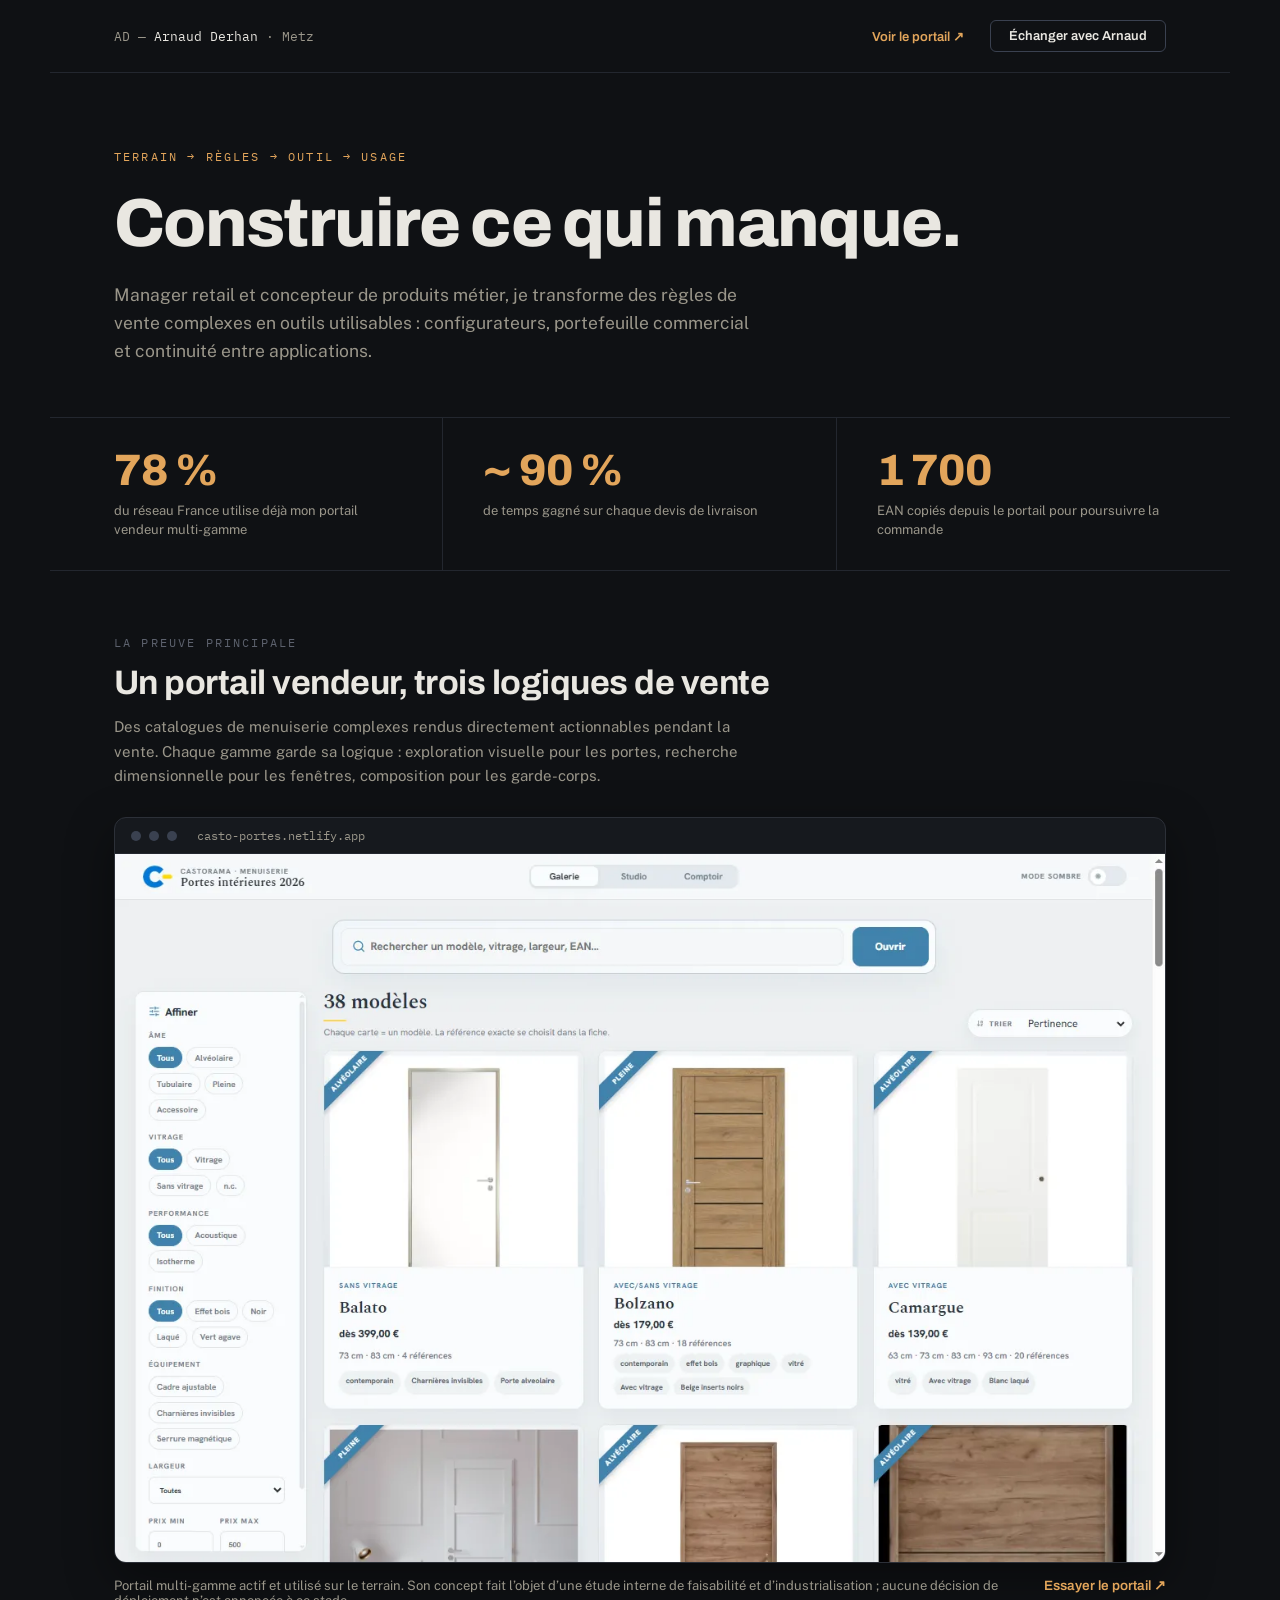
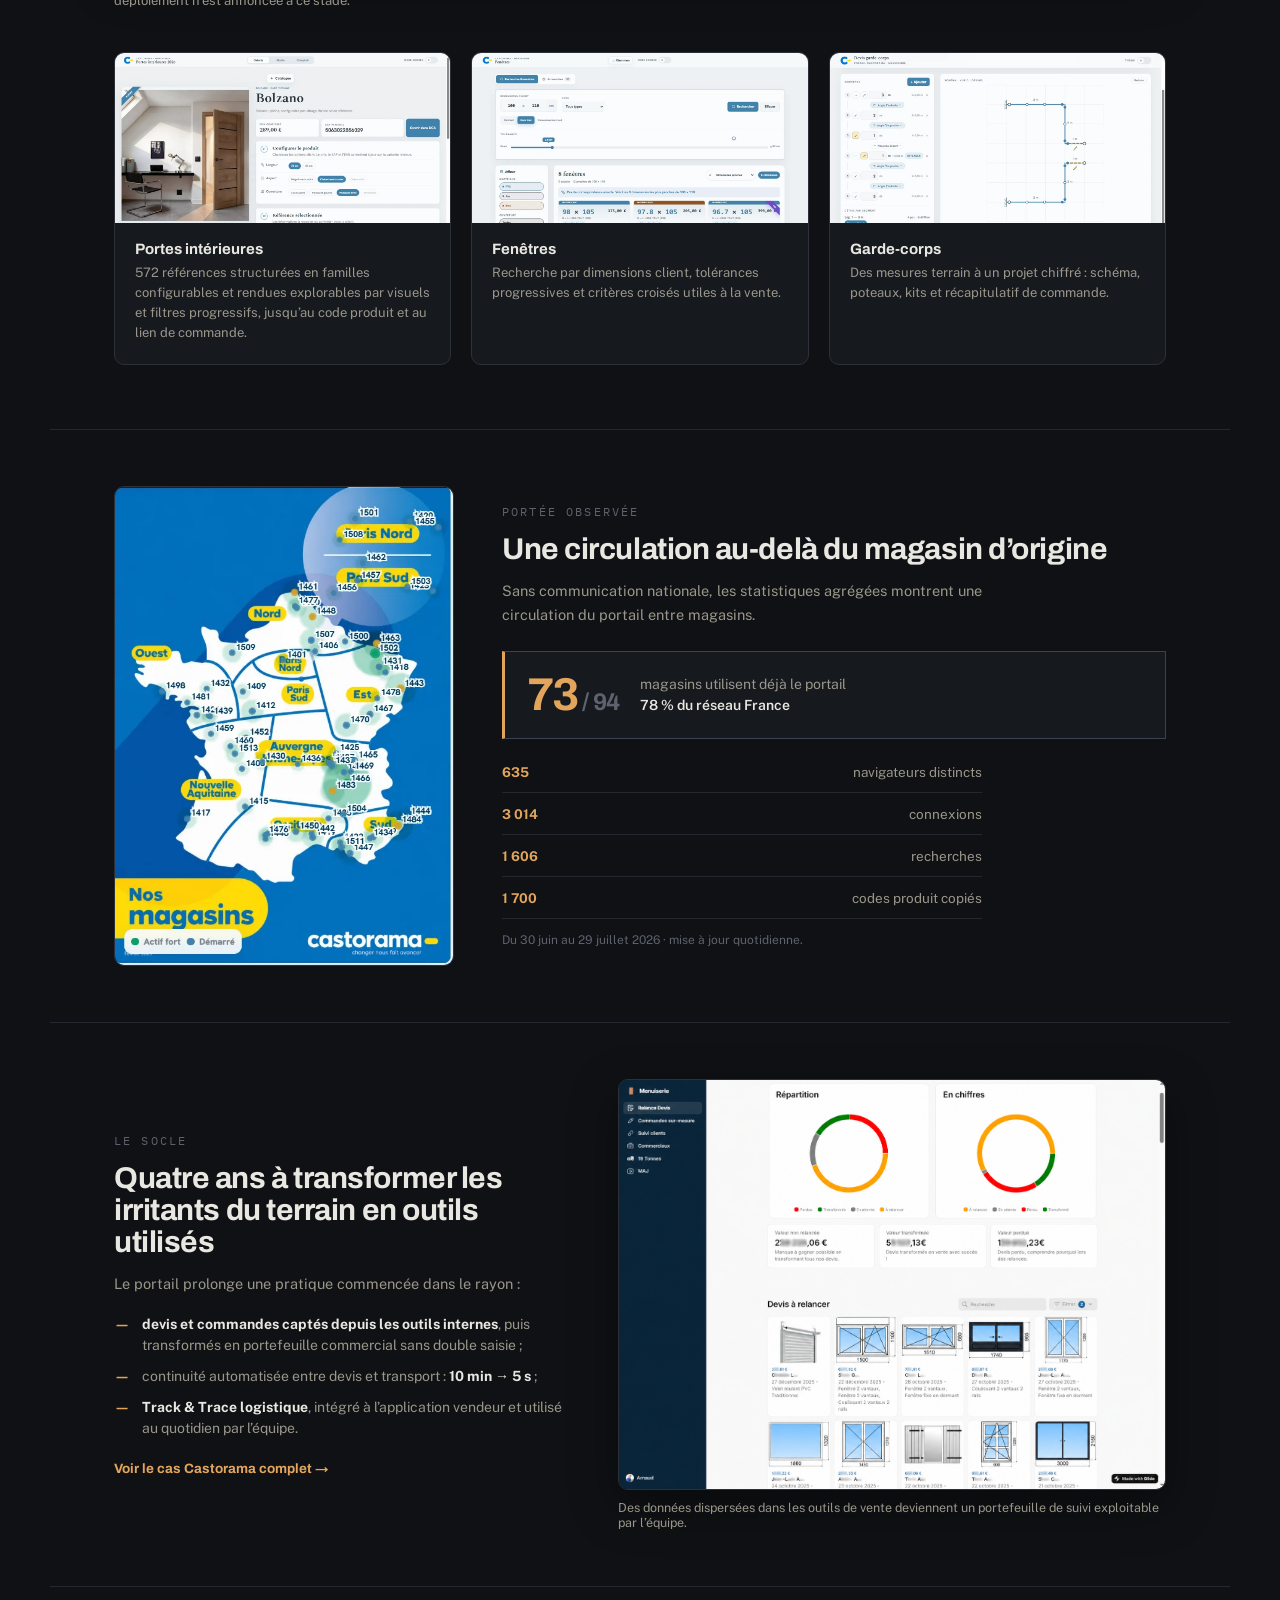
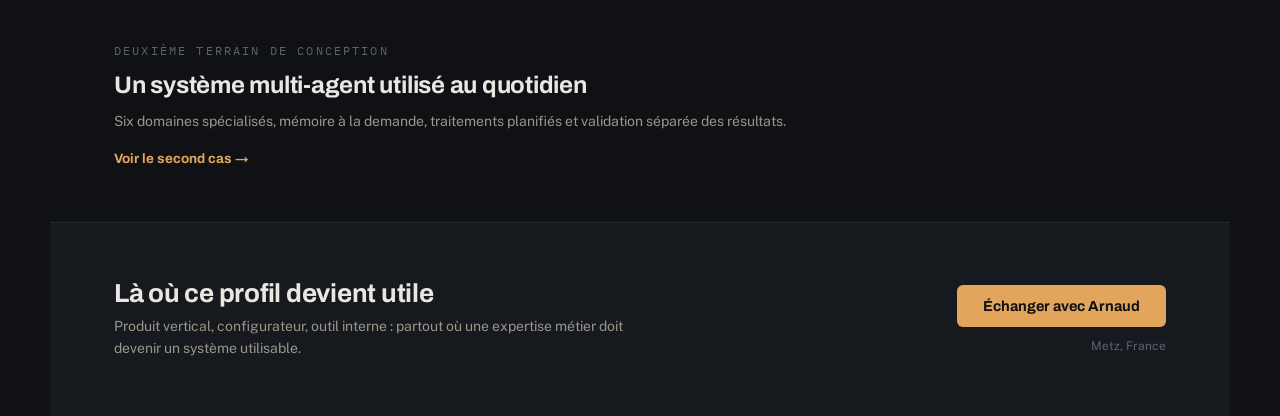
==== index.html @ 46f4a70f "Add delivery workflow comparison" ====
<!DOCTYPE html>
<html lang="fr">
<head>
<meta charset="UTF-8">
<meta name="viewport" content="width=device-width, initial-scale=1.0">
<title>Arnaud Derhan &mdash; Construire ce qui manque</title>
<meta name="description" content="Manager retail et concepteur de produits m&eacute;tier, je transforme des r&egrave;gles de vente complexes en outils utilisables et mesur&eacute;s sur le terrain.">
<link rel="preconnect" href="https://fonts.googleapis.com">
<link rel="preconnect" href="https://fonts.gstatic.com" crossorigin>
<link href="https://fonts.googleapis.com/css2?family=Public+Sans:wght@400;500;600;700&amp;family=Archivo:wght@500;600;700;800&amp;family=IBM+Plex+Mono:wght@400;500&amp;display=swap" rel="stylesheet">
<link rel="stylesheet" href="index.css">
</head>
<body>

<div class="page">

  <!-- top bar -->
  <header class="topbar">
    <div class="topbar-id">AD &mdash; <span>Arnaud Derhan</span> &middot; Metz</div>
    <nav class="topbar-nav">
      <a class="link-accent" href="https://casto-portes.netlify.app/?demo=portfolio" target="_blank" rel="noopener noreferrer">Voir le portail &nearr;</a>
      <a class="btn-contact" href="#" data-contact-href>&Eacute;changer avec Arnaud</a>
    </nav>
  </header>

  <!-- hero -->
  <section class="hero">
    <div class="kicker">TERRAIN &rarr; R&Egrave;GLES &rarr; OUTIL &rarr; USAGE</div>
    <h1>Construire ce qui manque.</h1>
    <p>Manager retail et concepteur de produits m&eacute;tier, je transforme des r&egrave;gles de vente complexes en outils utilisables&nbsp;: configurateurs, portefeuille commercial et continuit&eacute; entre applications.</p>
  </section>

  <!-- metrics band -->
  <section class="metrics">
    <div class="metric">
      <div class="metric-value"><span data-coverage>78</span>&nbsp;%</div>
      <div class="metric-label">du r&eacute;seau France utilise d&eacute;j&agrave; mon portail vendeur multi-gamme</div>
    </div>
    <div class="metric">
      <div class="metric-value">~ 90&nbsp;%</div>
      <div class="metric-label">de temps gagn&eacute; sur chaque devis de livraison</div>
    </div>
    <div class="metric">
      <div class="metric-value"><span data-stat="totals.ean_copies">1&nbsp;700</span></div>
      <div class="metric-label">EAN copi&eacute;s depuis le portail pour poursuivre la commande</div>
    </div>
  </section>

  <!-- main proof -->
  <section class="proof">
    <div class="eyebrow">LA PREUVE PRINCIPALE</div>
    <h2>Un portail vendeur, trois logiques de vente</h2>
    <p class="proof-intro">Des catalogues de menuiserie complexes rendus directement actionnables pendant la vente. Chaque gamme garde sa logique&nbsp;: exploration visuelle pour les portes, recherche dimensionnelle pour les fen&ecirc;tres, composition pour les garde-corps.</p>
    <div class="browser-frame">
      <div class="browser-chrome">
        <span class="browser-dot"></span>
        <span class="browser-dot"></span>
        <span class="browser-dot"></span>
        <span class="browser-url">casto-portes.netlify.app</span>
      </div>
      <img class="evidence-image" src="img/portes-galerie.webp" alt="Galerie du portail portes int&eacute;rieures" tabindex="0" role="button" data-enlarge>
    </div>
    <div class="proof-caption">
      <div class="proof-note">Portail multi-gamme actif et utilis&eacute; sur le terrain. Son concept fait l&rsquo;objet d&rsquo;une &eacute;tude interne de faisabilit&eacute; et d&rsquo;industrialisation&nbsp;; aucune d&eacute;cision de d&eacute;ploiement n&rsquo;est annonc&eacute;e &agrave; ce stade.</div>
      <div class="proof-links">
        <a class="link-accent" href="https://casto-portes.netlify.app/?demo=portfolio" target="_blank" rel="noopener noreferrer">Essayer le portail &nearr;</a>
      </div>
    </div>

    <!-- three ranges -->
    <div class="ranges">
      <div class="range-card">
        <img class="evidence-image" src="img/portes-fiche.webp" alt="Fiche de configuration d&rsquo;une porte" tabindex="0" role="button" data-enlarge>
        <div class="range-body">
          <div class="range-name">Portes int&eacute;rieures</div>
      <div class="range-desc">572 r&eacute;f&eacute;rences structur&eacute;es en familles configurables et rendues explorables par visuels et filtres progressifs, jusqu&rsquo;au code produit et au lien de commande.</div>
        </div>
      </div>
      <div class="range-card">
        <img class="evidence-image" src="img/fenetres-resultats.webp" alt="Recherche dimensionnelle de fen&ecirc;tres" tabindex="0" role="button" data-enlarge>
        <div class="range-body">
          <div class="range-name">Fen&ecirc;tres</div>
          <div class="range-desc">Recherche par dimensions client, tol&eacute;rances progressives et crit&egrave;res crois&eacute;s utiles &agrave; la vente.</div>
        </div>
      </div>
      <div class="range-card">
        <img class="evidence-image" src="img/garde-corps.webp" alt="Composition d&rsquo;un garde-corps" tabindex="0" role="button" data-enlarge>
        <div class="range-body">
          <div class="range-name">Garde-corps</div>
          <div class="range-desc">Des mesures terrain &agrave; un projet chiffr&eacute;&nbsp;: sch&eacute;ma, poteaux, kits et r&eacute;capitulatif de commande.</div>
        </div>
      </div>
    </div>
  </section>

  <!-- measured diffusion -->
  <section class="adoption">
    <img class="adoption-map evidence-image" src="img/adoption.webp" alt="Carte de diffusion du portail en France" tabindex="0" role="button" data-enlarge>
    <div>
      <div class="eyebrow">PORT&Eacute;E OBSERV&Eacute;E</div>
      <h2>Une circulation au-del&agrave; du magasin d&rsquo;origine</h2>
      <p class="adoption-intro">Sans communication nationale, les statistiques agr&eacute;g&eacute;es montrent une circulation du portail entre magasins.</p>
      <div class="adoption-lead">
        <strong><span data-stat="totals.unique_stores">73</span><span class="adoption-denominator"> / 94</span></strong>
        <span>magasins utilisent d&eacute;j&agrave; le portail<br><b><span data-coverage>78</span>&nbsp;% du r&eacute;seau France</b></span>
      </div>
      <div class="adoption-stats adoption-stats--usage">
        <div class="stat"><strong data-stat="totals.unique_users">635</strong><span>navigateurs distincts</span></div>
        <div class="stat"><strong data-stat="totals.connections">3&nbsp;014</strong><span>connexions</span></div>
        <div class="stat"><strong data-stat="totals.searches">1&nbsp;606</strong><span>recherches</span></div>
        <div class="stat"><strong data-stat="totals.ean_copies">1&nbsp;700</strong><span>codes produit copi&eacute;s</span></div>
      </div>
      <div class="adoption-period" data-analytics-period>Du 30 juin au 29 juillet 2026 &middot; mise &agrave; jour quotidienne.</div>
    </div>
  </section>

  <!-- socle -->
  <section class="socle">
    <div>
      <div class="eyebrow">LE SOCLE</div>
      <h2>Quatre ans &agrave; transformer les irritants du terrain en outils utilis&eacute;s</h2>
      <p class="socle-intro">Le portail prolonge une pratique commenc&eacute;e dans le rayon&nbsp;:</p>
      <div class="socle-list">
        <div class="socle-item"><span class="dash">&mdash;</span><span><strong>devis et commandes capt&eacute;s depuis les outils internes</strong>, puis transform&eacute;s en portefeuille commercial sans double saisie&nbsp;;</span></div>
        <div class="socle-item"><span class="dash">&mdash;</span><span>continuit&eacute; automatis&eacute;e entre devis et transport&nbsp;: <strong>10&nbsp;min &rarr; 5&nbsp;s</strong>&nbsp;;</span></div>
        <div class="socle-item"><span class="dash">&mdash;</span><span><strong>Track &amp; Trace logistique</strong>, int&eacute;gr&eacute; &agrave; l&rsquo;application vendeur et utilis&eacute; au quotidien par l&rsquo;&eacute;quipe.</span></div>
      </div>
      <a class="link-annexe socle-link" href="castorama.html">Voir le cas Castorama complet &rarr;</a>
    </div>
    <div>
      <img class="socle-img evidence-image" src="img/suivi-devis-commandes.png" alt="Suivi interne des devis et commandes, avec relances et portefeuille de projets" tabindex="0" role="button" data-enlarge>
      <div class="socle-caption">Des donn&eacute;es dispers&eacute;es dans les outils de vente deviennent un portefeuille de suivi exploitable par l&rsquo;&eacute;quipe.</div>
    </div>
  </section>

  <section class="duo duo--single">
    <div>
      <div class="eyebrow">DEUXI&Egrave;ME TERRAIN DE CONCEPTION</div>
      <h2 class="duo-title">Un syst&egrave;me multi-agent utilis&eacute; au quotidien</h2>
      <p class="duo-intro">Six domaines sp&eacute;cialis&eacute;s, m&eacute;moire &agrave; la demande, traitements planifi&eacute;s et validation s&eacute;par&eacute;e des r&eacute;sultats.</p>
      <a class="link-annexe" href="system.html">Voir le second cas &rarr;</a>
    </div>
  </section>

  <!-- footer -->
  <footer class="footer">
    <div>
      <div class="footer-title">L&agrave; o&ugrave; ce profil devient utile</div>
      <div class="footer-sub">Produit vertical, configurateur, outil interne&nbsp;: partout o&ugrave; une expertise m&eacute;tier doit devenir un syst&egrave;me utilisable.</div>
    </div>
    <div class="footer-contact">
      <a class="btn-primary" href="#" data-contact-href>&Eacute;changer avec Arnaud</a>
      <div class="footer-place">Metz, France</div>
    </div>
  </footer>

</div>

<dialog class="lightbox" aria-label="Agrandissement de la preuve">
  <button type="button" class="lightbox-close" aria-label="Fermer">&times;</button>
  <img src="" alt="">
</dialog>

<script>
(function () {
  var user = ['arnaud', 'derhan'].join('.');
  var domain = ['gmail', 'com'].join('.');
  var email = user + '@' + domain;
  document.querySelectorAll('[data-contact-href]').forEach(function (el) {
    el.setAttribute('href', 'mailto:' + email);
  });
  document.querySelectorAll('[data-contact-label]').forEach(function (el) {
    el.textContent = email;
  });

  var formatter = new Intl.NumberFormat('fr-FR');
  function valueAtPath(source, path) {
    return path.split('.').reduce(function (current, key) {
      return current && current[key] !== undefined ? current[key] : undefined;
    }, source);
  }
  fetch('https://casto-portes.netlify.app/.netlify/functions/analytics?public=portfolio')
    .then(function (response) { if (!response.ok) throw new Error('analytics'); return response.json(); })
    .then(function (data) {
      document.querySelectorAll('[data-stat]').forEach(function (node) {
        var value = valueAtPath(data, node.getAttribute('data-stat'));
        if (typeof value === 'number') node.textContent = formatter.format(value);
      });
      var stores = valueAtPath(data, 'totals.unique_stores');
      var coverage = document.querySelectorAll('[data-coverage]');
      if (typeof stores === 'number') {
        coverage.forEach(function (node) {
          node.textContent = Math.round((stores / 94) * 100);
        });
      }
      if (data.first_seen && data.last_seen) {
        var formatDate = function (value) { return new Intl.DateTimeFormat('fr-FR', { day: 'numeric', month: 'long', year: 'numeric' }).format(new Date(value)); };
        document.querySelector('[data-analytics-period]').textContent = 'Du ' + formatDate(data.first_seen) + ' au ' + formatDate(data.last_seen) + ' · mise à jour quotidienne.';
      }
    })
    .catch(function () { /* Static verified figures remain visible offline. */ });

  var lightbox = document.querySelector('.lightbox');
  var lightboxImage = lightbox.querySelector('img');
  function enlarge(source) {
    lightboxImage.src = source.src;
    lightboxImage.alt = source.alt;
    lightbox.showModal();
  }
  document.querySelectorAll('[data-enlarge]').forEach(function (image) {
    image.addEventListener('click', function () { enlarge(image); });
    image.addEventListener('keydown', function (event) {
      if (event.key === 'Enter' || event.key === ' ') { event.preventDefault(); enlarge(image); }
    });
  });
  lightbox.querySelector('.lightbox-close').addEventListener('click', function () { lightbox.close(); });
  document.addEventListener('pointerdown', function (event) {
    if (!lightbox.open) return;
    var imageBounds = lightboxImage.getBoundingClientRect();
    var outsideImage = event.clientX < imageBounds.left ||
      event.clientX > imageBounds.right ||
      event.clientY < imageBounds.top ||
      event.clientY > imageBounds.bottom;
    if (outsideImage && !event.target.closest('.lightbox-close')) lightbox.close();
  }, true);
})();
</script>

</body>
</html>
---- index.css ----
/* ————— Design 2a « Signal one-page » — tokens —————
   fond        #0f1114   surface   #16191e
   bordure     #23272f   bordure2  #2c3038   bordure3 #3a4150
   texte       #e9e7e1   secondaire #9a968a  discret  #5d626e
   accent      #e2a55b
   titres      Archivo — corps Public Sans — labels IBM Plex Mono */

* { box-sizing: border-box; }

body {
  margin: 0;
  background: #0f1114;
  color: #e9e7e1;
  font-family: 'Archivo', sans-serif;
}

a { color: inherit; text-decoration: none; }
a:hover { opacity: 0.85; }

.page {
  max-width: 1180px;
  margin: 0 auto;
}

.link-accent { color: #e2a55b; }

.eyebrow {
  font-family: 'IBM Plex Mono', monospace;
  font-size: 12px;
  letter-spacing: 0.18em;
  color: #5d626e;
  margin-bottom: 14px;
}

/* ————— top bar ————— */

.topbar {
  display: flex;
  justify-content: space-between;
  align-items: center;
  padding: 20px 64px;
  border-bottom: 1px solid #23272f;
}

.topbar-id {
  font-family: 'IBM Plex Mono', monospace;
  font-size: 13px;
  color: #9a968a;
}

.topbar-id span { color: #e9e7e1; }

.topbar-nav {
  display: flex;
  align-items: center;
  flex-wrap: wrap;
  justify-content: flex-end;
  gap: 26px;
  font-size: 13px;
  font-weight: 600;
}

.btn-contact {
  border: 1px solid #3a4150;
  padding: 8px 18px;
  border-radius: 6px;
  color: #e9e7e1;
}

/* ————— hero ————— */

.hero { padding: 76px 64px 52px; }

.hero .kicker {
  font-family: 'IBM Plex Mono', monospace;
  font-size: 12px;
  letter-spacing: 0.18em;
  color: #e2a55b;
  margin-bottom: 24px;
}

.hero h1 {
  font-weight: 800;
  font-size: 68px;
  line-height: 1.04;
  margin: 0 0 22px;
  letter-spacing: -0.025em;
  max-width: 860px;
}

.hero p {
  font-family: 'Public Sans', sans-serif;
  font-size: 17.5px;
  line-height: 1.6;
  color: #9a968a;
  max-width: 640px;
  margin: 0;
}

/* ————— metrics band ————— */

.metrics {
  display: grid;
  grid-template-columns: 1fr 1fr 1fr;
  border-top: 1px solid #23272f;
  border-bottom: 1px solid #23272f;
}

.metric { padding: 28px 40px 30px; }
.metric:first-child { padding: 28px 64px 30px; }
.metric:not(:last-child) { border-right: 1px solid #23272f; }

.metric-value {
  font-size: 44px;
  font-weight: 800;
  color: #e2a55b;
  letter-spacing: -0.02em;
  line-height: 1.1;
}

.metric-label {
  font-family: 'Public Sans', sans-serif;
  font-size: 13px;
  color: #9a968a;
  margin-top: 8px;
  line-height: 1.45;
}

/* ————— main proof ————— */

.proof { padding: 64px; }

.proof h2 {
  font-weight: 700;
  font-size: 34px;
  margin: 0 0 14px;
  letter-spacing: -0.015em;
}

.proof-intro {
  font-family: 'Public Sans', sans-serif;
  font-size: 15px;
  line-height: 1.65;
  color: #9a968a;
  max-width: 660px;
  margin: 0 0 28px;
}

.browser-frame {
  background: #16191e;
  border: 1px solid #2c3038;
  border-radius: 12px;
  overflow: hidden;
  box-shadow: 0 16px 48px rgba(0, 0, 0, 0.4);
}

.browser-chrome {
  display: flex;
  align-items: center;
  gap: 8px;
  padding: 10px 16px;
  border-bottom: 1px solid #23272f;
}

.browser-dot {
  width: 10px;
  height: 10px;
  border-radius: 50%;
  background: #3a4150;
}

.browser-url {
  font-family: 'IBM Plex Mono', monospace;
  font-size: 11.5px;
  color: #9a968a;
  margin-left: 12px;
}

.browser-frame img {
  display: block;
  width: 100%;
  height: auto;
}

.proof-caption {
  display: flex;
  justify-content: space-between;
  align-items: baseline;
  margin-top: 14px;
  gap: 24px;
}

.proof-note {
  font-family: 'Public Sans', sans-serif;
  font-size: 13px;
  color: #9a968a;
}

.proof-links {
  display: flex;
  gap: 20px;
  font-size: 13.5px;
  font-weight: 600;
  white-space: nowrap;
}

.ranges {
  display: grid;
  grid-template-columns: 1fr 1fr 1fr;
  gap: 20px;
  margin-top: 44px;
}

.range-card {
  background: #16191e;
  border: 1px solid #2c3038;
  border-radius: 10px;
  overflow: hidden;
}

.range-card img {
  display: block;
  width: 100%;
  height: 170px;
  object-fit: cover;
  object-position: top;
}

.range-body { padding: 18px 20px 20px; }

.range-name {
  font-size: 15px;
  font-weight: 700;
  margin-bottom: 6px;
}

.range-desc {
  font-family: 'Public Sans', sans-serif;
  font-size: 13px;
  line-height: 1.55;
  color: #9a968a;
}

/* ————— adoption ————— */

.adoption {
  display: grid;
  grid-template-columns: 340px 1fr;
  gap: 48px;
  padding: 56px 64px;
  border-top: 1px solid #23272f;
  align-items: center;
}

.adoption-map {
  display: block;
  width: 100%;
  border-radius: 10px;
  border: 1px solid #2c3038;
}

.adoption h2 {
  font-weight: 700;
  font-size: 30px;
  margin: 0 0 14px;
  letter-spacing: -0.015em;
}

.adoption-intro {
  font-family: 'Public Sans', sans-serif;
  font-size: 14.5px;
  line-height: 1.65;
  color: #9a968a;
  margin: 0 0 22px;
  max-width: 520px;
}

.adoption-intro strong { color: #e9e7e1; }

.adoption-stats {
  display: grid;
  grid-template-columns: 1fr;
  gap: 6px;
  max-width: 480px;
  font-family: 'Public Sans', sans-serif;
}

.stat {
  display: flex;
  justify-content: space-between;
  border-bottom: 1px solid #23272f;
  padding: 7px 0;
  font-size: 13.5px;
}

.stat span { color: #9a968a; }
.stat strong { color: #e2a55b; }

.stat-primary {
  grid-column: 1 / -1;
  padding: 12px 14px;
  border: 1px solid rgba(226, 165, 91, 0.38);
  border-radius: 6px;
  background: rgba(226, 165, 91, 0.07);
  font-size: 15px;
}

.stat-primary strong { font-size: 22px; }

.evidence-image {
  cursor: zoom-in;
  transition: filter 160ms ease, transform 160ms ease;
}

.evidence-image:hover,
.evidence-image:focus-visible {
  filter: brightness(1.08);
  outline: 2px solid #e2a55b;
  outline-offset: 3px;
}

.lightbox {
  width: 100vw;
  height: 100vh;
  max-width: none;
  max-height: none;
  margin: 0;
  padding: 3vh 3vw;
  border: 0;
  background: transparent;
  box-sizing: border-box;
}

.lightbox::backdrop { background: rgba(4, 5, 7, 0.88); }

.lightbox img {
  display: block;
  width: auto;
  max-width: 100%;
  max-height: 94vh;
  margin: auto;
  object-fit: contain;
  border: 1px solid #3a4150;
  border-radius: 12px;
  background: #0f1114;
  box-shadow: 0 28px 90px rgba(0, 0, 0, 0.75);
}

.lightbox-close {
  position: absolute;
  top: 10px;
  right: 12px;
  z-index: 2;
  width: 40px;
  height: 40px;
  border: 1px solid #5d626e;
  border-radius: 50%;
  background: rgba(15, 17, 20, 0.88);
  color: #e9e7e1;
  font-size: 26px;
  cursor: pointer;
}

.adoption-period {
  font-family: 'Public Sans', sans-serif;
  font-size: 12px;
  color: #5d626e;
  margin-top: 14px;
}

.adoption-lead {
  display: grid;
  grid-template-columns: auto 1fr;
  align-items: center;
  gap: 20px;
  margin: 24px 0 18px;
  padding: 20px 22px;
  border: 1px solid #3a4150;
  border-left: 3px solid #e2a55b;
  background: #16191e;
}

.adoption-lead > strong {
  font-size: 46px;
  line-height: 1;
  color: #e2a55b;
  letter-spacing: -0.04em;
  white-space: nowrap;
}

.adoption-denominator {
  color: #5d626e;
  font-size: 24px;
  letter-spacing: -0.02em;
}

.adoption-lead > span {
  font-family: 'Public Sans', sans-serif;
  color: #9a968a;
  font-size: 14px;
  line-height: 1.5;
}

.adoption-lead b {
  color: #e9e7e1;
  font-weight: 600;
}

.adoption-stats--usage .stat { align-items: flex-start; }
.adoption-stats--usage .stat strong { display: block; margin-bottom: 5px; }

/* ————— socle ————— */

.socle {
  display: grid;
  grid-template-columns: 1fr 1.2fr;
  gap: 48px;
  padding: 56px 64px;
  border-top: 1px solid #23272f;
  align-items: center;
}

.socle h2 {
  font-weight: 700;
  font-size: 30px;
  margin: 0 0 14px;
  letter-spacing: -0.015em;
}

.socle-intro {
  font-family: 'Public Sans', sans-serif;
  font-size: 14.5px;
  line-height: 1.65;
  color: #9a968a;
  margin: 0 0 18px;
}

.socle-list {
  display: flex;
  flex-direction: column;
  gap: 10px;
  font-family: 'Public Sans', sans-serif;
  font-size: 14px;
  line-height: 1.5;
  color: #9a968a;
}

.socle-item { display: flex; gap: 12px; }

.socle-item .dash {
  color: #e2a55b;
  font-weight: 700;
}

.socle-item strong { color: #e9e7e1; }

.socle-link {
  display: inline-flex;
  margin-top: 22px;
}

.socle-img {
  display: block;
  width: 100%;
  border-radius: 10px;
  border: 1px solid #2c3038;
  box-shadow: 0 16px 48px rgba(0, 0, 0, 0.4);
}

.socle-caption {
  font-family: 'Public Sans', sans-serif;
  font-size: 12.5px;
  color: #9a968a;
  margin-top: 10px;
}

/* ————— système + méthode ————— */

.duo {
  display: grid;
  grid-template-columns: 1fr 1fr;
  gap: 48px;
  padding: 56px 64px;
  border-top: 1px solid #23272f;
}

.duo--single {
  grid-template-columns: minmax(0, 720px);
}

.duo-title {
  font-weight: 700;
  font-size: 24px;
  margin: 0 0 12px;
  letter-spacing: -0.01em;
}

.duo-intro {
  font-family: 'Public Sans', sans-serif;
  font-size: 14px;
  line-height: 1.65;
  color: #9a968a;
  margin: 0 0 16px;
}

.link-annexe {
  font-size: 13.5px;
  font-weight: 700;
  color: #e2a55b;
}

.method {
  display: flex;
  flex-direction: column;
  font-family: 'Public Sans', sans-serif;
}

.method-row {
  display: flex;
  gap: 16px;
  padding: 10px 0;
  border-bottom: 1px solid #23272f;
  font-size: 13.5px;
}

.method-row:last-child { border-bottom: none; }

.method-row strong {
  width: 110px;
  flex-shrink: 0;
  color: #e9e7e1;
}

.method-row span { color: #9a968a; }

/* ————— footer ————— */

.footer {
  background: #16191e;
  border-top: 1px solid #23272f;
  padding: 56px 64px;
  display: flex;
  justify-content: space-between;
  align-items: center;
  gap: 32px;
}

.footer-title {
  font-size: 26px;
  font-weight: 700;
  margin-bottom: 8px;
  letter-spacing: -0.01em;
}

.footer-sub {
  font-family: 'Public Sans', sans-serif;
  font-size: 14px;
  color: #9a968a;
  max-width: 520px;
  line-height: 1.6;
}

.footer-contact {
  text-align: right;
  flex-shrink: 0;
}

.btn-primary {
  display: inline-block;
  background: #e2a55b;
  color: #0f1114;
  padding: 13px 26px;
  border-radius: 6px;
  font-size: 14.5px;
  font-weight: 700;
}

.footer-place {
  font-family: 'Public Sans', sans-serif;
  font-size: 12px;
  color: #5d626e;
  margin-top: 12px;
}

/* ————— responsive (le design de référence est desktop 1180px) ————— */

@media (max-width: 980px) {
  .topbar, .hero, .proof, .adoption, .socle, .duo, .footer { padding-left: 28px; padding-right: 28px; }
  .metric, .metric:first-child { padding: 22px 28px 24px; }
  .hero h1 { font-size: 46px; }
  .adoption, .socle, .duo { grid-template-columns: 1fr; gap: 32px; }
  .adoption-map { max-width: 340px; }
}

@media (max-width: 720px) {
  .adoption-lead { grid-template-columns: 1fr; gap: 10px; }
  .adoption-lead > strong { font-size: 40px; }
  .topbar { flex-direction: column; gap: 14px; align-items: flex-start; }
  .topbar-nav { justify-content: flex-start; gap: 12px 18px; }
  .metrics { grid-template-columns: 1fr; }
  .metric:not(:last-child) { border-right: none; border-bottom: 1px solid #23272f; }
  .ranges { grid-template-columns: 1fr; }
  .proof-caption { flex-direction: column; gap: 10px; }
  .proof-links { flex-wrap: wrap; gap: 10px 18px; white-space: normal; }
  .footer { flex-direction: column; align-items: flex-start; }
  .footer-contact { text-align: left; }
  .hero h1 { font-size: 38px; }
}
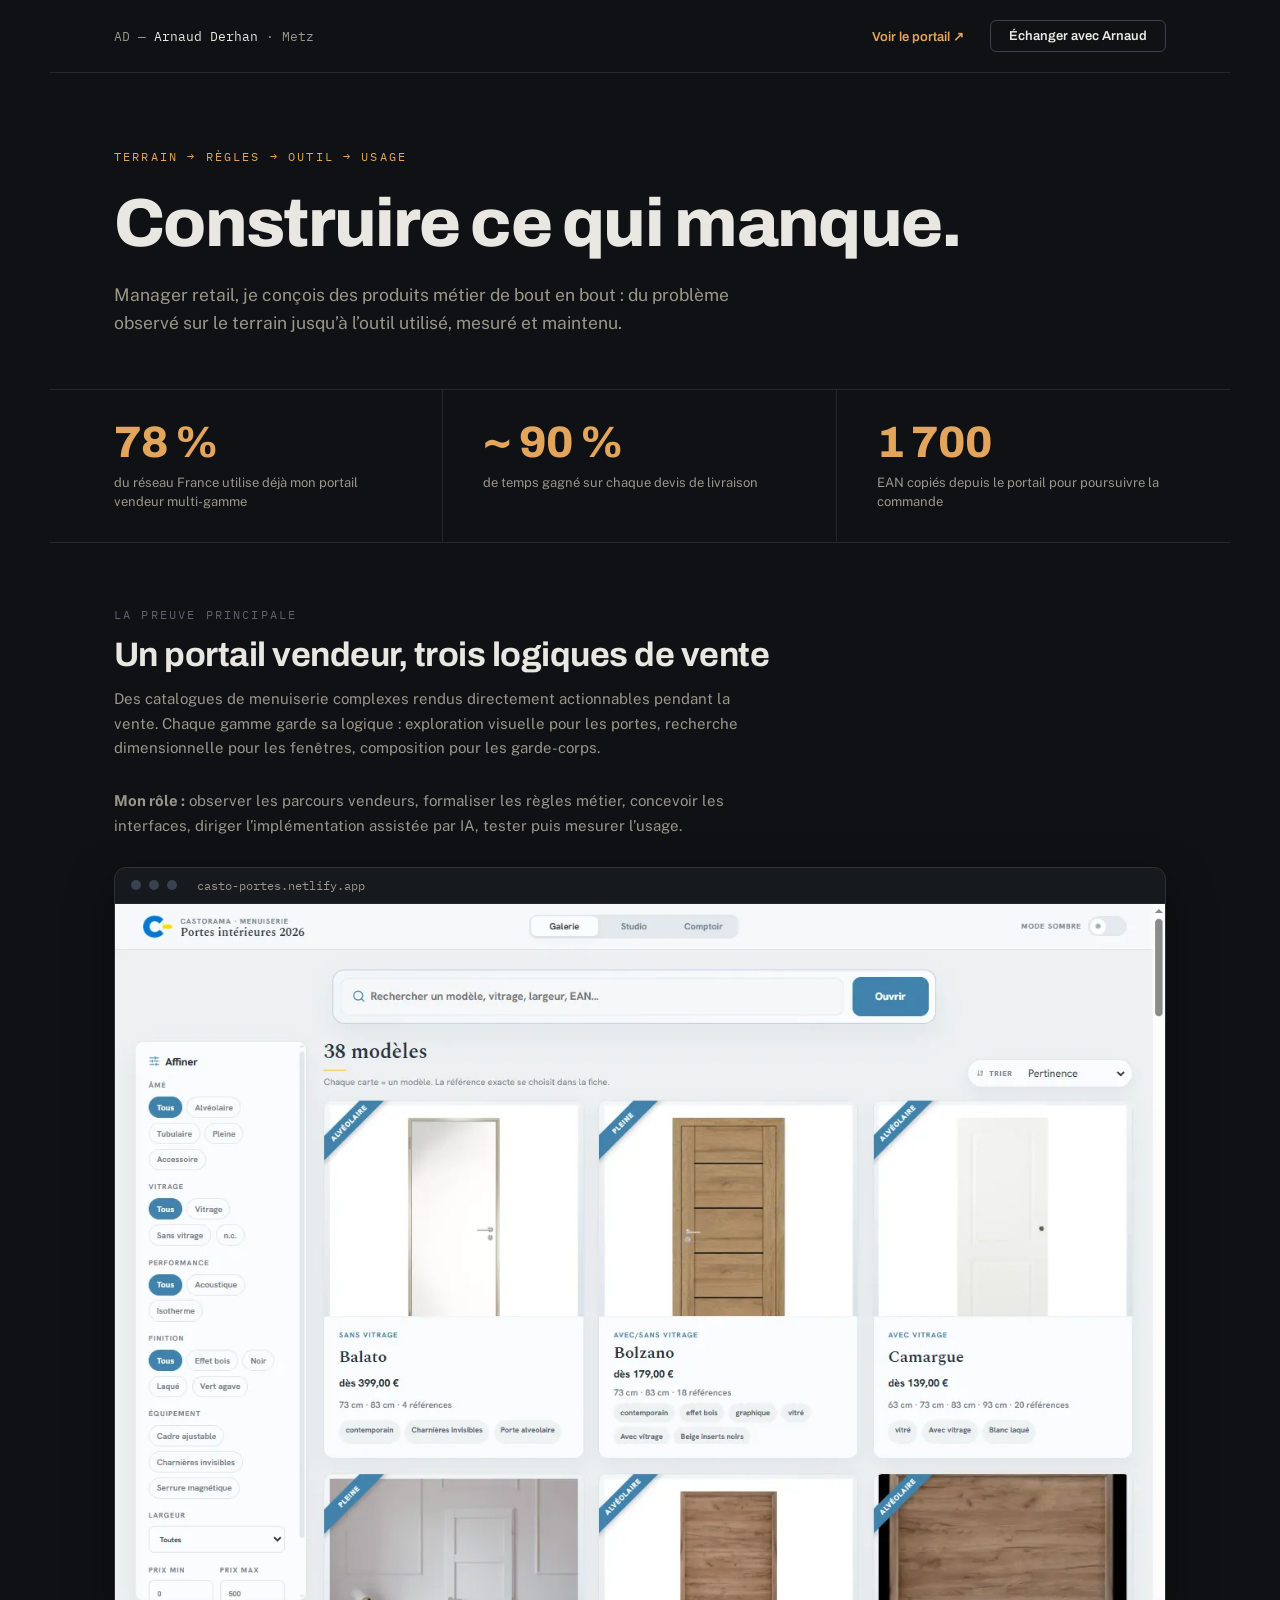
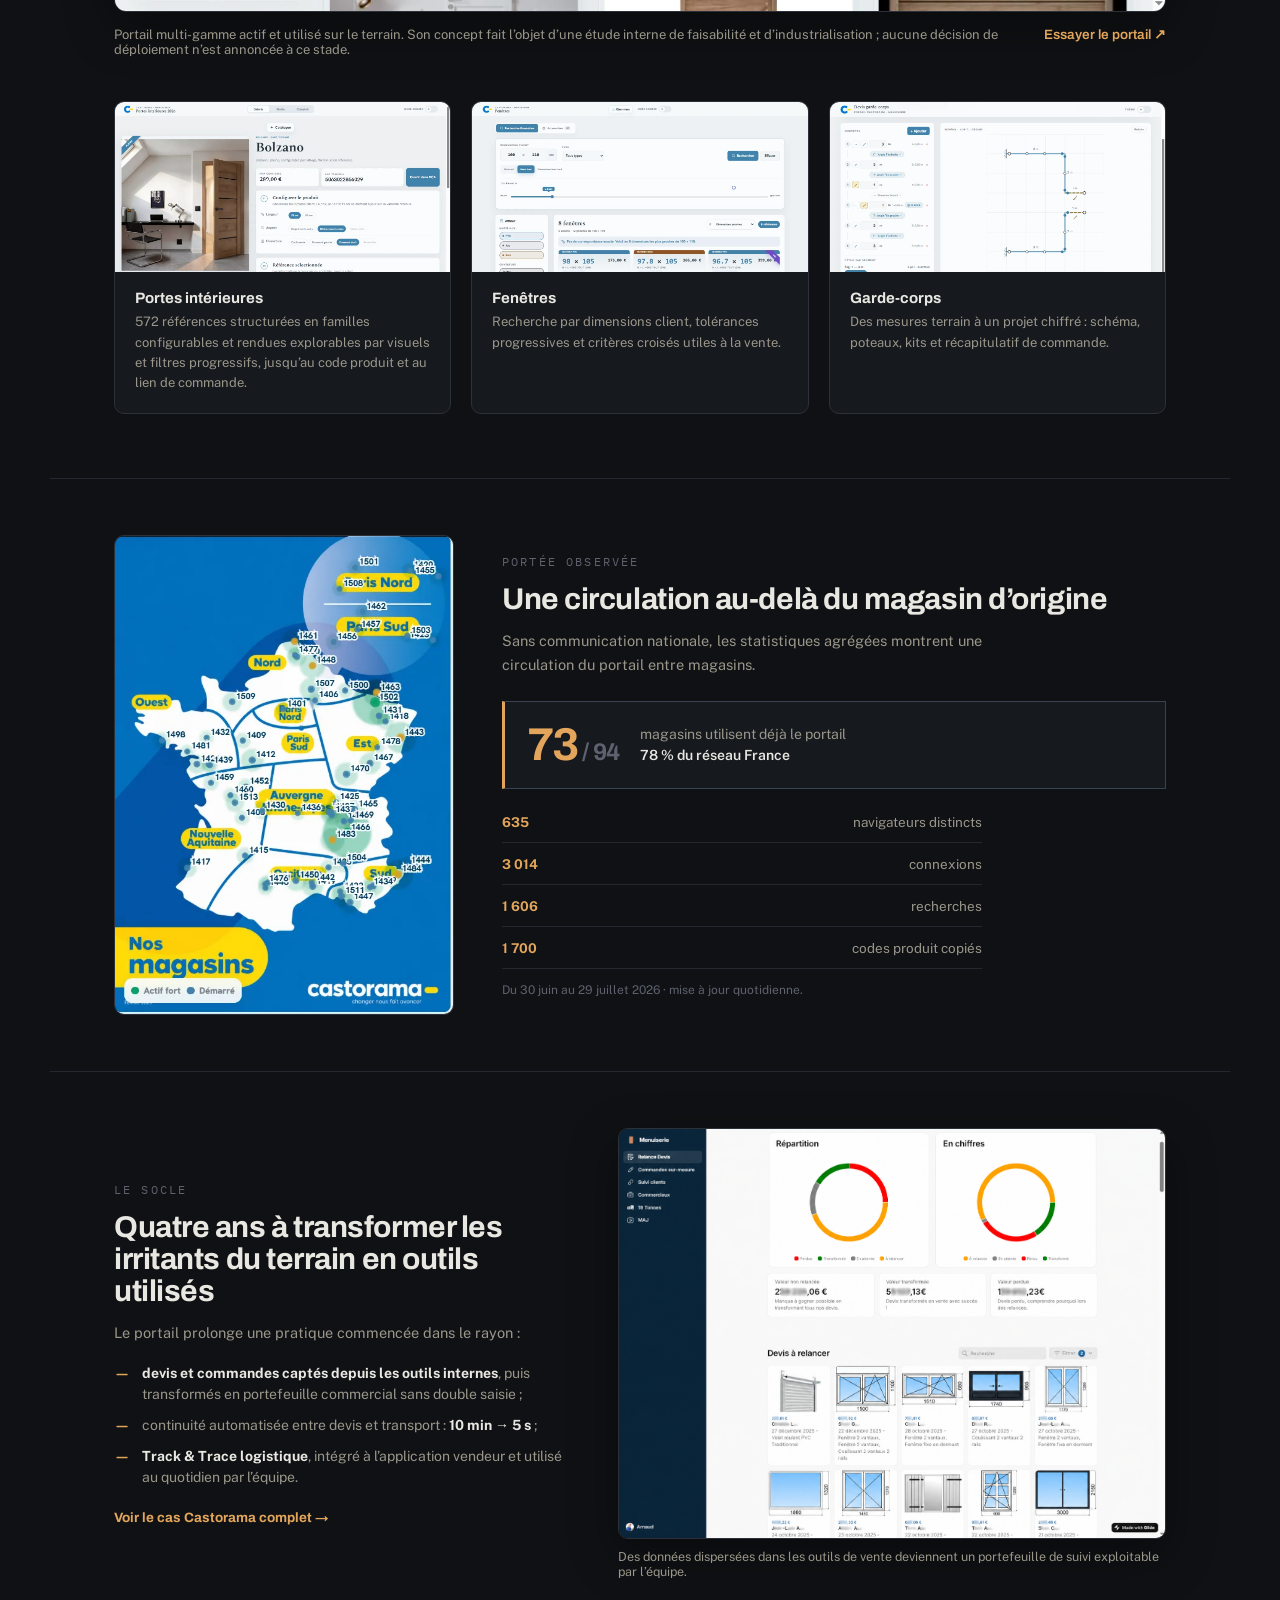
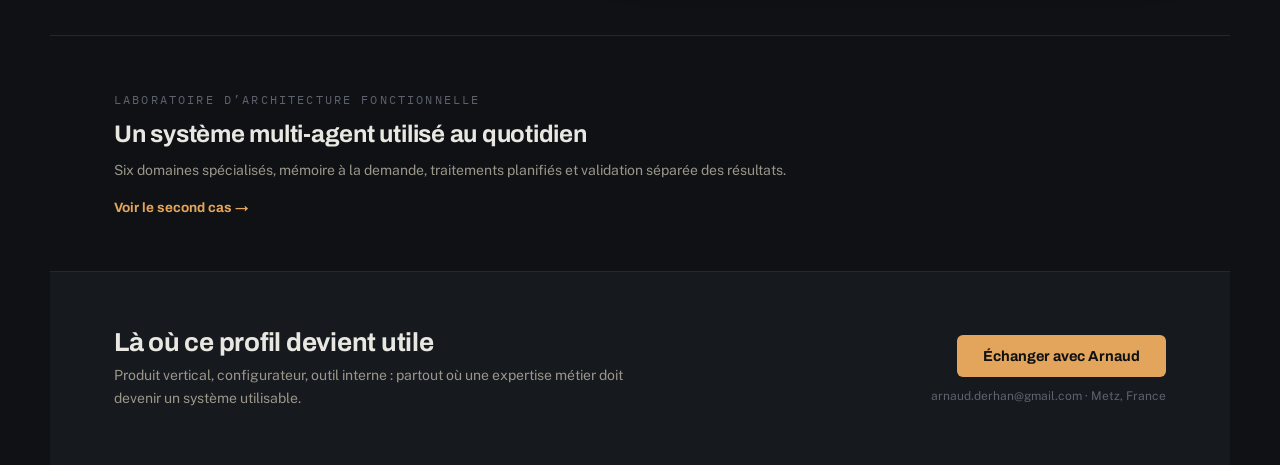
==== commit 495be073: "Sharpen portfolio professional positioning" ====
--- a/index.html
+++ b/index.html
@@ -19,7 +19,7 @@
     <div class="topbar-id">AD &mdash; <span>Arnaud Derhan</span> &middot; Metz</div>
     <nav class="topbar-nav">
       <a class="link-accent" href="https://casto-portes.netlify.app/?demo=portfolio" target="_blank" rel="noopener noreferrer">Voir le portail &nearr;</a>
-      <a class="btn-contact" href="#" data-contact-href>&Eacute;changer avec Arnaud</a>
+      <a class="btn-contact" href="mailto:arnaud.derhan@gmail.com" data-contact-href>&Eacute;changer avec Arnaud</a>
     </nav>
   </header>
 
@@ -27,7 +27,7 @@
   <section class="hero">
     <div class="kicker">TERRAIN &rarr; R&Egrave;GLES &rarr; OUTIL &rarr; USAGE</div>
     <h1>Construire ce qui manque.</h1>
-    <p>Manager retail et concepteur de produits m&eacute;tier, je transforme des r&egrave;gles de vente complexes en outils utilisables&nbsp;: configurateurs, portefeuille commercial et continuit&eacute; entre applications.</p>
+    <p>Manager retail, je con&ccedil;ois des produits m&eacute;tier de bout en bout&nbsp;: du probl&egrave;me observ&eacute; sur le terrain jusqu&rsquo;&agrave; l&rsquo;outil utilis&eacute;, mesur&eacute; et maintenu.</p>
   </section>
 
   <!-- metrics band -->
@@ -51,6 +51,7 @@
     <div class="eyebrow">LA PREUVE PRINCIPALE</div>
     <h2>Un portail vendeur, trois logiques de vente</h2>
     <p class="proof-intro">Des catalogues de menuiserie complexes rendus directement actionnables pendant la vente. Chaque gamme garde sa logique&nbsp;: exploration visuelle pour les portes, recherche dimensionnelle pour les fen&ecirc;tres, composition pour les garde-corps.</p>
+    <p class="proof-intro"><strong>Mon r&ocirc;le&nbsp;:</strong> observer les parcours vendeurs, formaliser les r&egrave;gles m&eacute;tier, concevoir les interfaces, diriger l&rsquo;impl&eacute;mentation assist&eacute;e par IA, tester puis mesurer l&rsquo;usage.</p>
     <div class="browser-frame">
       <div class="browser-chrome">
         <span class="browser-dot"></span>
@@ -135,7 +136,7 @@
 
   <section class="duo duo--single">
     <div>
-      <div class="eyebrow">DEUXI&Egrave;ME TERRAIN DE CONCEPTION</div>
+      <div class="eyebrow">LABORATOIRE D&rsquo;ARCHITECTURE FONCTIONNELLE</div>
       <h2 class="duo-title">Un syst&egrave;me multi-agent utilis&eacute; au quotidien</h2>
       <p class="duo-intro">Six domaines sp&eacute;cialis&eacute;s, m&eacute;moire &agrave; la demande, traitements planifi&eacute;s et validation s&eacute;par&eacute;e des r&eacute;sultats.</p>
       <a class="link-annexe" href="system.html">Voir le second cas &rarr;</a>
@@ -149,8 +150,8 @@
       <div class="footer-sub">Produit vertical, configurateur, outil interne&nbsp;: partout o&ugrave; une expertise m&eacute;tier doit devenir un syst&egrave;me utilisable.</div>
     </div>
     <div class="footer-contact">
-      <a class="btn-primary" href="#" data-contact-href>&Eacute;changer avec Arnaud</a>
-      <div class="footer-place">Metz, France</div>
+      <a class="btn-primary" href="mailto:arnaud.derhan@gmail.com" data-contact-href>&Eacute;changer avec Arnaud</a>
+    <div class="footer-place">arnaud.derhan@gmail.com &middot; Metz, France</div>
     </div>
   </footer>
 
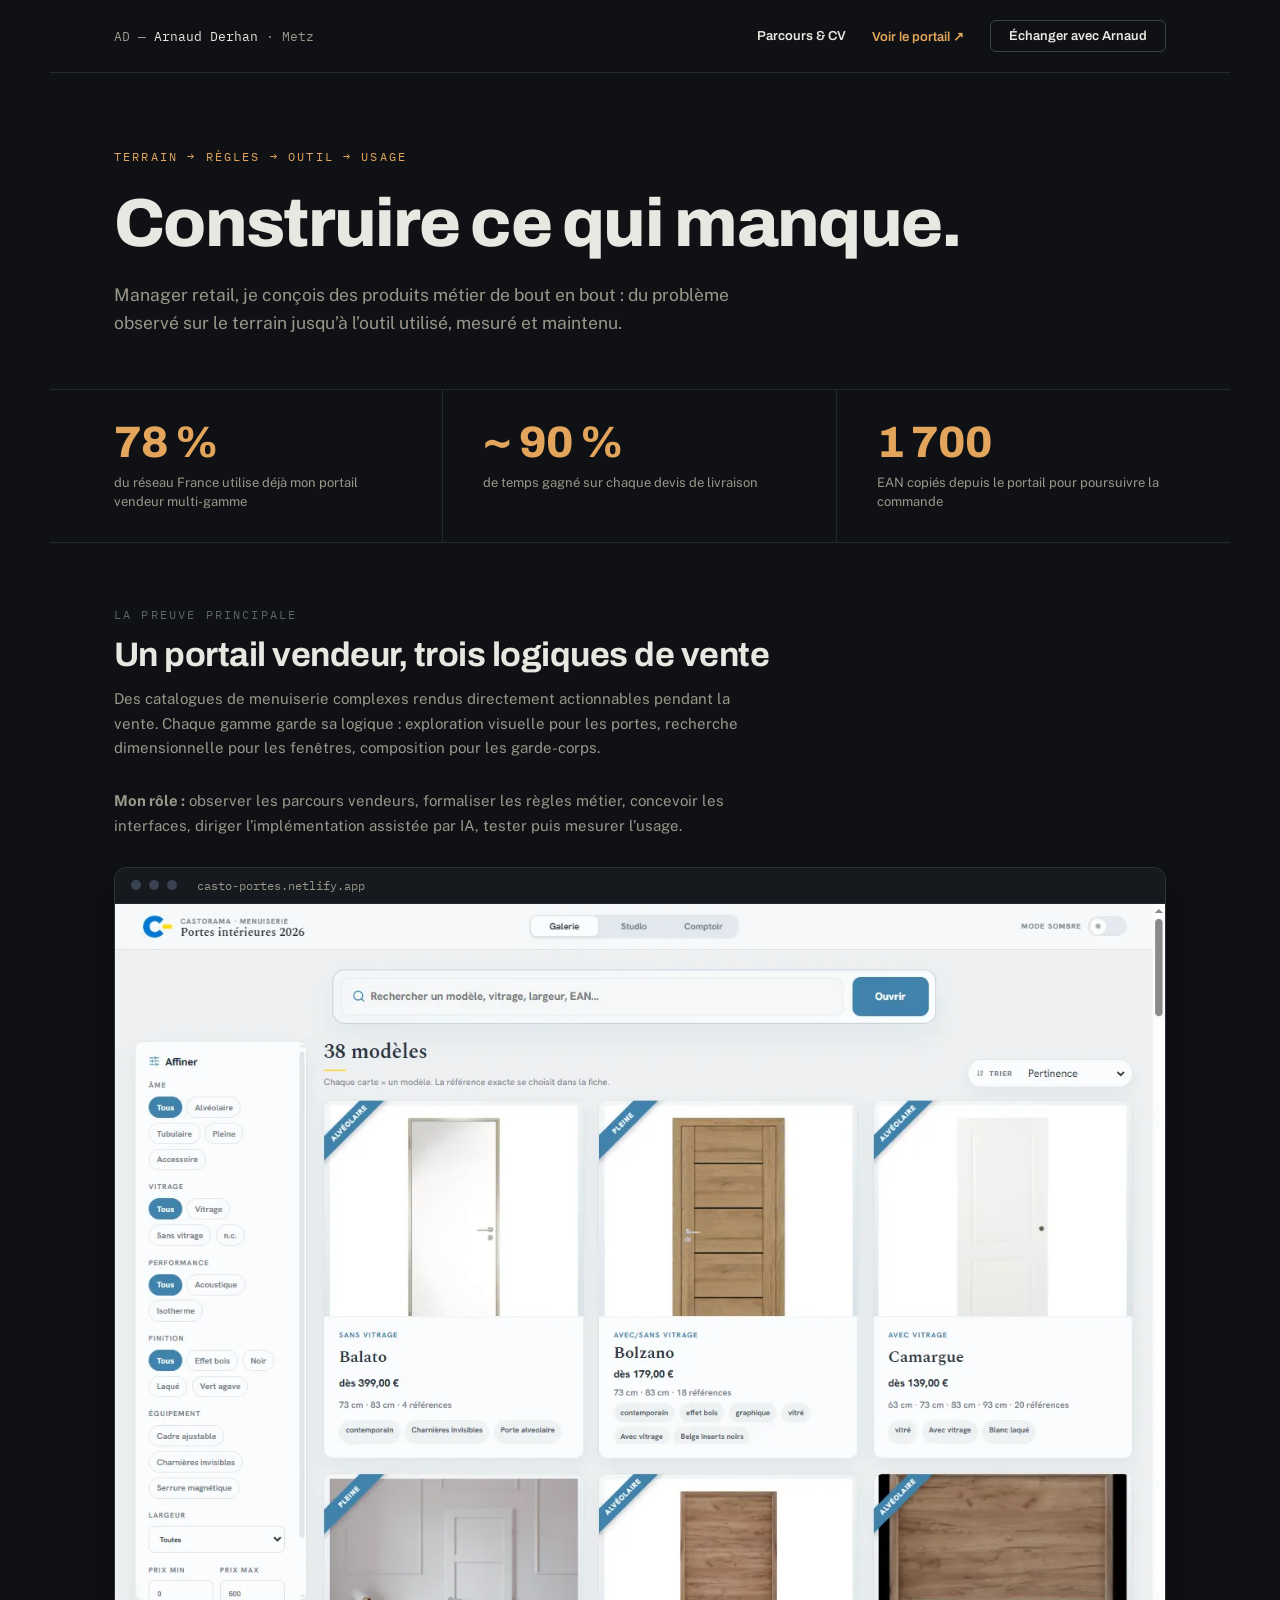
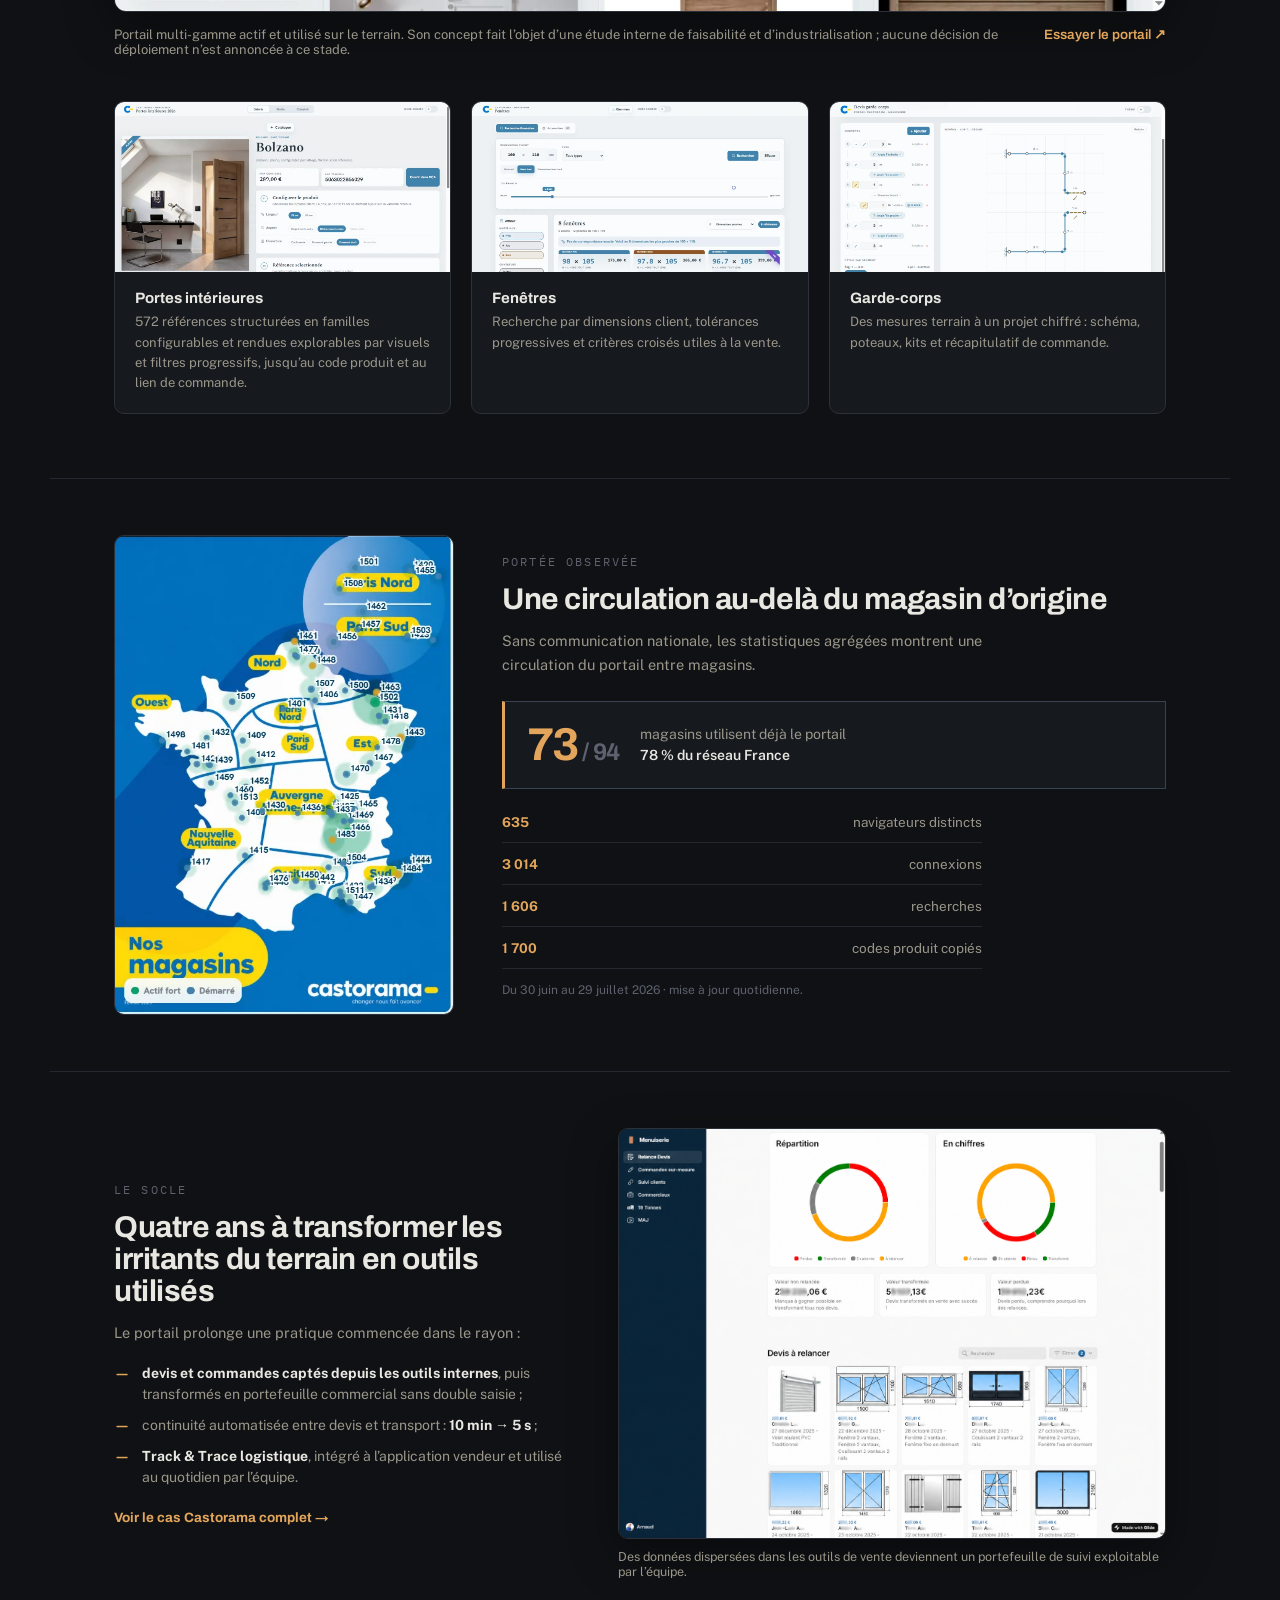
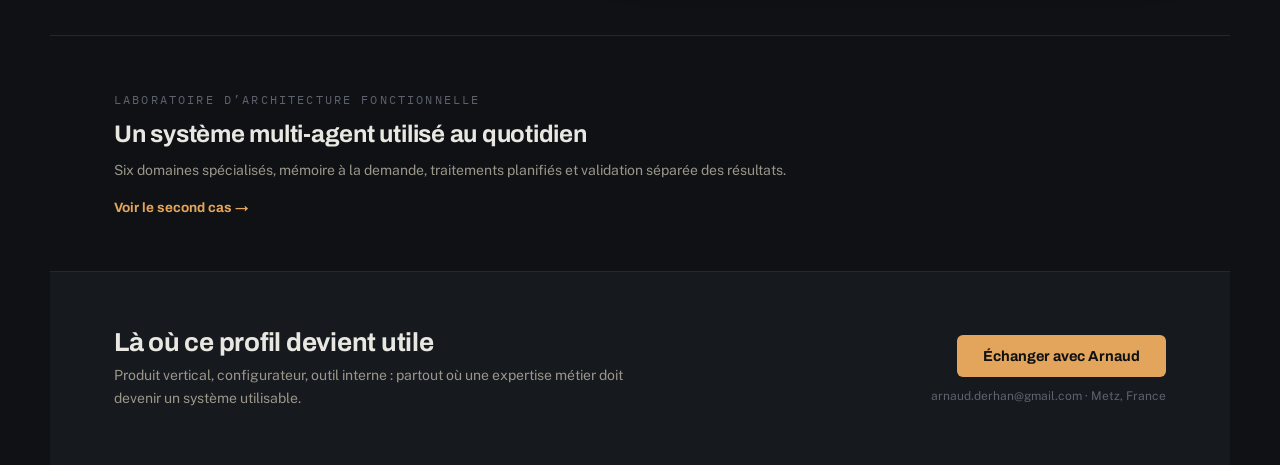
==== commit ab53cf26: "Add canonical CV source and web-native career page" ====
--- a/index.html
+++ b/index.html
@@ -18,6 +18,7 @@
   <header class="topbar">
     <div class="topbar-id">AD &mdash; <span>Arnaud Derhan</span> &middot; Metz</div>
     <nav class="topbar-nav">
+      <a href="cv.html">Parcours &amp; CV</a>
       <a class="link-accent" href="https://casto-portes.netlify.app/?demo=portfolio" target="_blank" rel="noopener noreferrer">Voir le portail &nearr;</a>
       <a class="btn-contact" href="mailto:arnaud.derhan@gmail.com" data-contact-href>&Eacute;changer avec Arnaud</a>
     </nav>
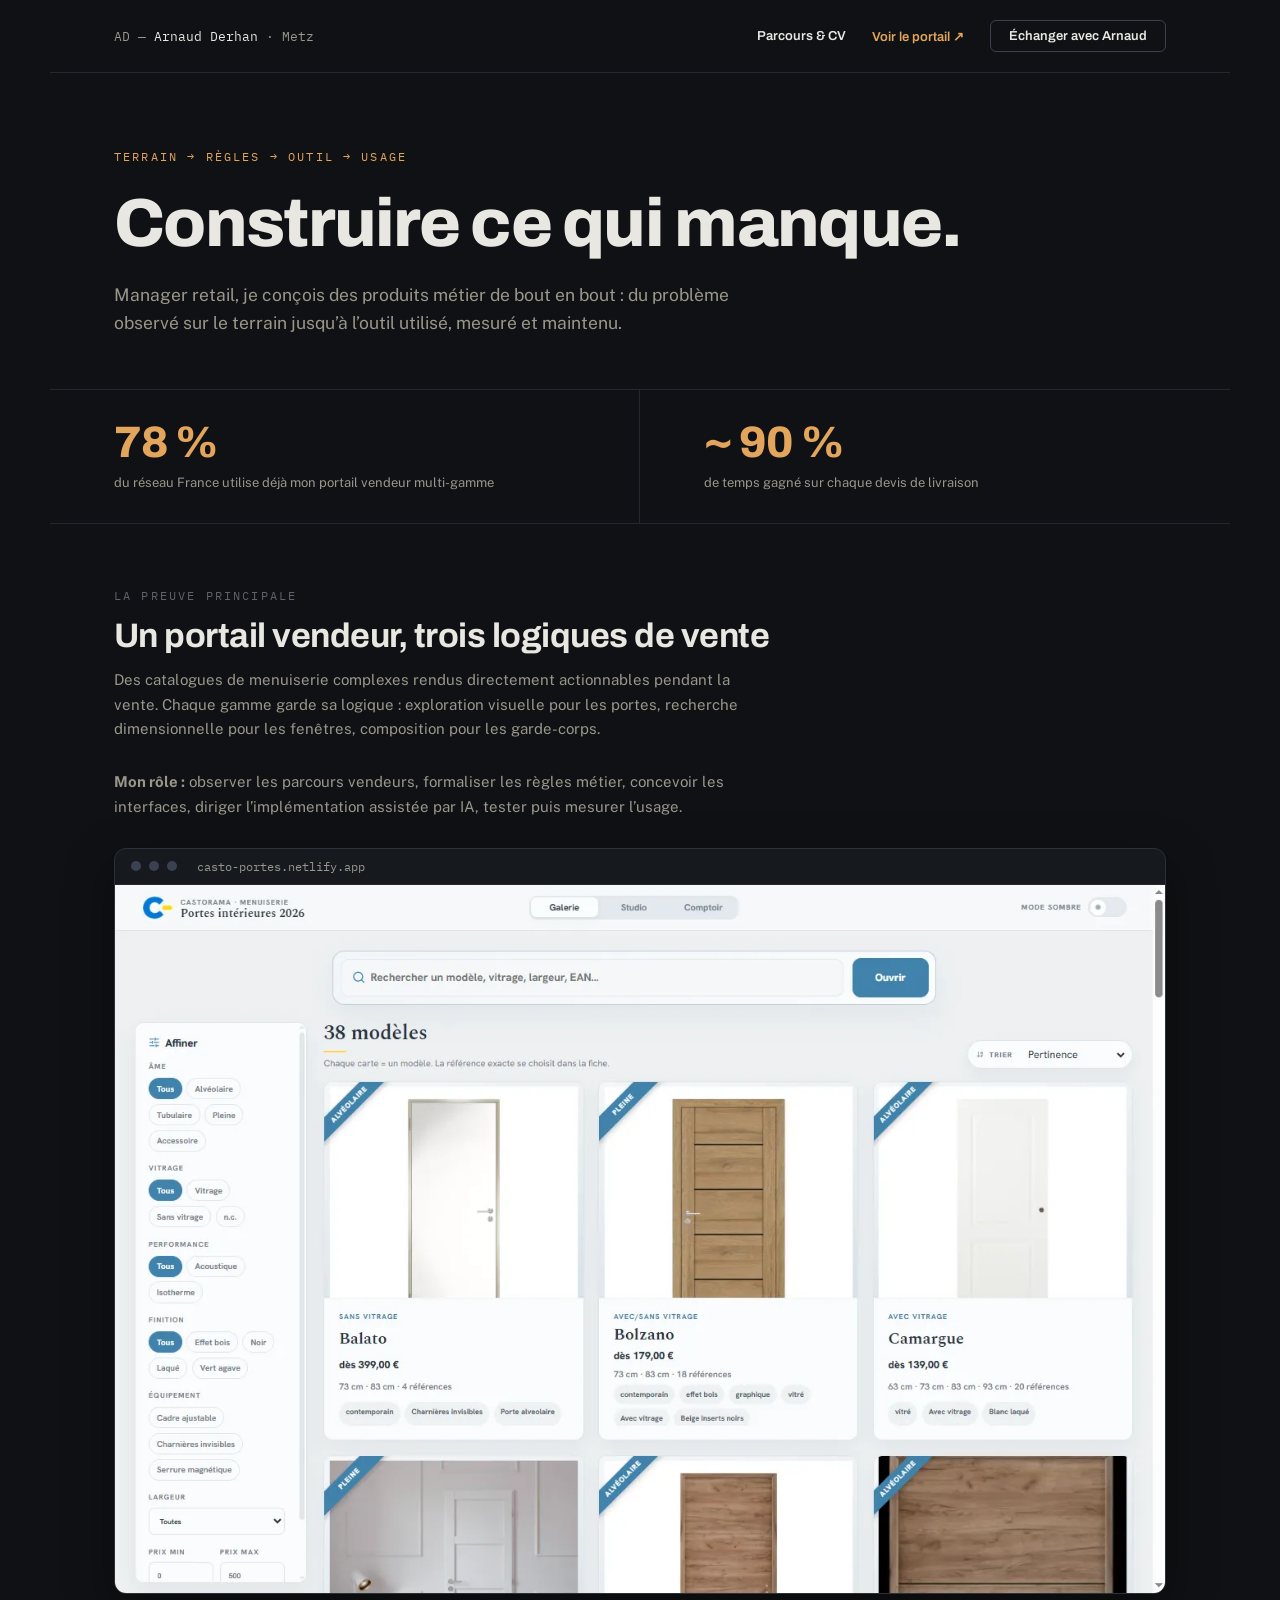
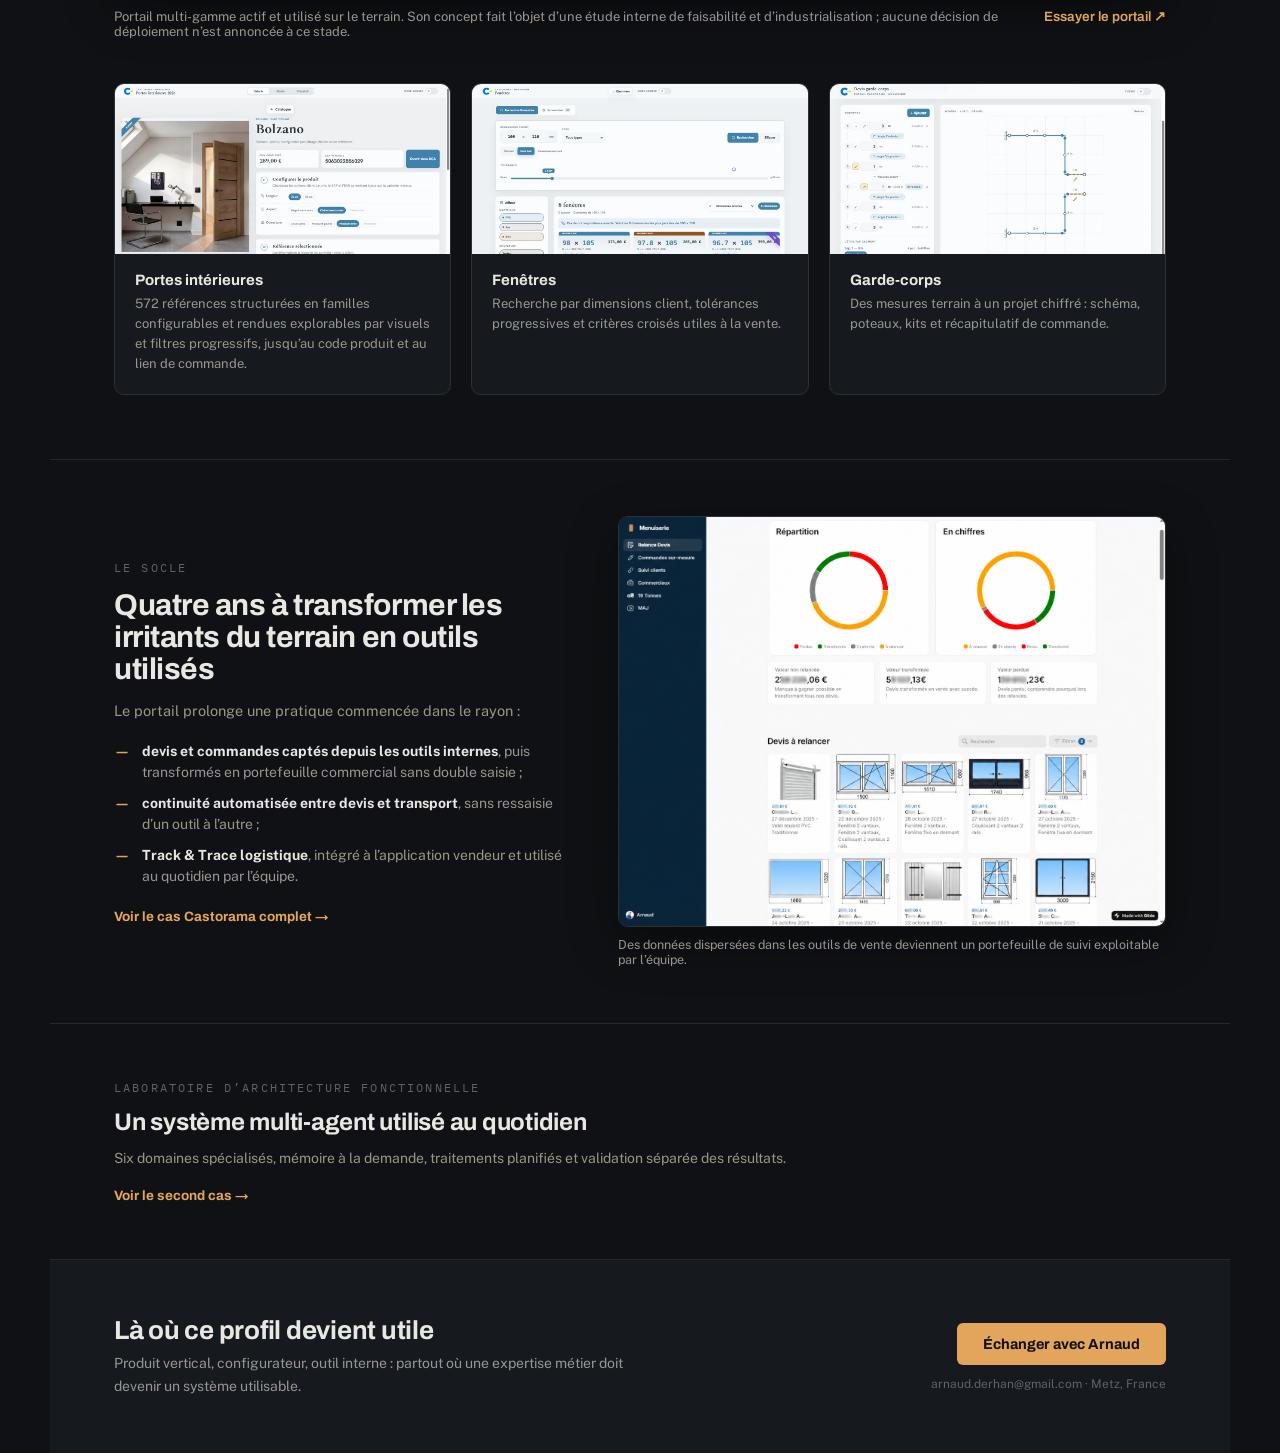
==== commit 5d9d3fc4: "Deduplicate portfolio evidence across pages" ====
--- a/index.html
+++ b/index.html
@@ -41,10 +41,6 @@
       <div class="metric-value">~ 90&nbsp;%</div>
       <div class="metric-label">de temps gagn&eacute; sur chaque devis de livraison</div>
     </div>
-    <div class="metric">
-      <div class="metric-value"><span data-stat="totals.ean_copies">1&nbsp;700</span></div>
-      <div class="metric-label">EAN copi&eacute;s depuis le portail pour poursuivre la commande</div>
-    </div>
   </section>
 
   <!-- main proof -->
@@ -95,27 +91,6 @@
     </div>
   </section>
 
-  <!-- measured diffusion -->
-  <section class="adoption">
-    <img class="adoption-map evidence-image" src="img/adoption.webp" alt="Carte de diffusion du portail en France" tabindex="0" role="button" data-enlarge>
-    <div>
-      <div class="eyebrow">PORT&Eacute;E OBSERV&Eacute;E</div>
-      <h2>Une circulation au-del&agrave; du magasin d&rsquo;origine</h2>
-      <p class="adoption-intro">Sans communication nationale, les statistiques agr&eacute;g&eacute;es montrent une circulation du portail entre magasins.</p>
-      <div class="adoption-lead">
-        <strong><span data-stat="totals.unique_stores">73</span><span class="adoption-denominator"> / 94</span></strong>
-        <span>magasins utilisent d&eacute;j&agrave; le portail<br><b><span data-coverage>78</span>&nbsp;% du r&eacute;seau France</b></span>
-      </div>
-      <div class="adoption-stats adoption-stats--usage">
-        <div class="stat"><strong data-stat="totals.unique_users">635</strong><span>navigateurs distincts</span></div>
-        <div class="stat"><strong data-stat="totals.connections">3&nbsp;014</strong><span>connexions</span></div>
-        <div class="stat"><strong data-stat="totals.searches">1&nbsp;606</strong><span>recherches</span></div>
-        <div class="stat"><strong data-stat="totals.ean_copies">1&nbsp;700</strong><span>codes produit copi&eacute;s</span></div>
-      </div>
-      <div class="adoption-period" data-analytics-period>Du 30 juin au 29 juillet 2026 &middot; mise &agrave; jour quotidienne.</div>
-    </div>
-  </section>
-
   <!-- socle -->
   <section class="socle">
     <div>
@@ -124,7 +99,7 @@
       <p class="socle-intro">Le portail prolonge une pratique commenc&eacute;e dans le rayon&nbsp;:</p>
       <div class="socle-list">
         <div class="socle-item"><span class="dash">&mdash;</span><span><strong>devis et commandes capt&eacute;s depuis les outils internes</strong>, puis transform&eacute;s en portefeuille commercial sans double saisie&nbsp;;</span></div>
-        <div class="socle-item"><span class="dash">&mdash;</span><span>continuit&eacute; automatis&eacute;e entre devis et transport&nbsp;: <strong>10&nbsp;min &rarr; 5&nbsp;s</strong>&nbsp;;</span></div>
+        <div class="socle-item"><span class="dash">&mdash;</span><span><strong>continuit&eacute; automatis&eacute;e entre devis et transport</strong>, sans ressaisie d&rsquo;un outil &agrave; l&rsquo;autre&nbsp;;</span></div>
         <div class="socle-item"><span class="dash">&mdash;</span><span><strong>Track &amp; Trace logistique</strong>, int&eacute;gr&eacute; &agrave; l&rsquo;application vendeur et utilis&eacute; au quotidien par l&rsquo;&eacute;quipe.</span></div>
       </div>
       <a class="link-annexe socle-link" href="castorama.html">Voir le cas Castorama complet &rarr;</a>
--- a/index.css
+++ b/index.css
@@ -101,12 +101,12 @@
 
 .metrics {
   display: grid;
-  grid-template-columns: 1fr 1fr 1fr;
+  grid-template-columns: 1fr 1fr;
   border-top: 1px solid #23272f;
   border-bottom: 1px solid #23272f;
 }
 
-.metric { padding: 28px 40px 30px; }
+.metric { padding: 28px 64px 30px; }
 .metric:first-child { padding: 28px 64px 30px; }
 .metric:not(:last-child) { border-right: 1px solid #23272f; }
 
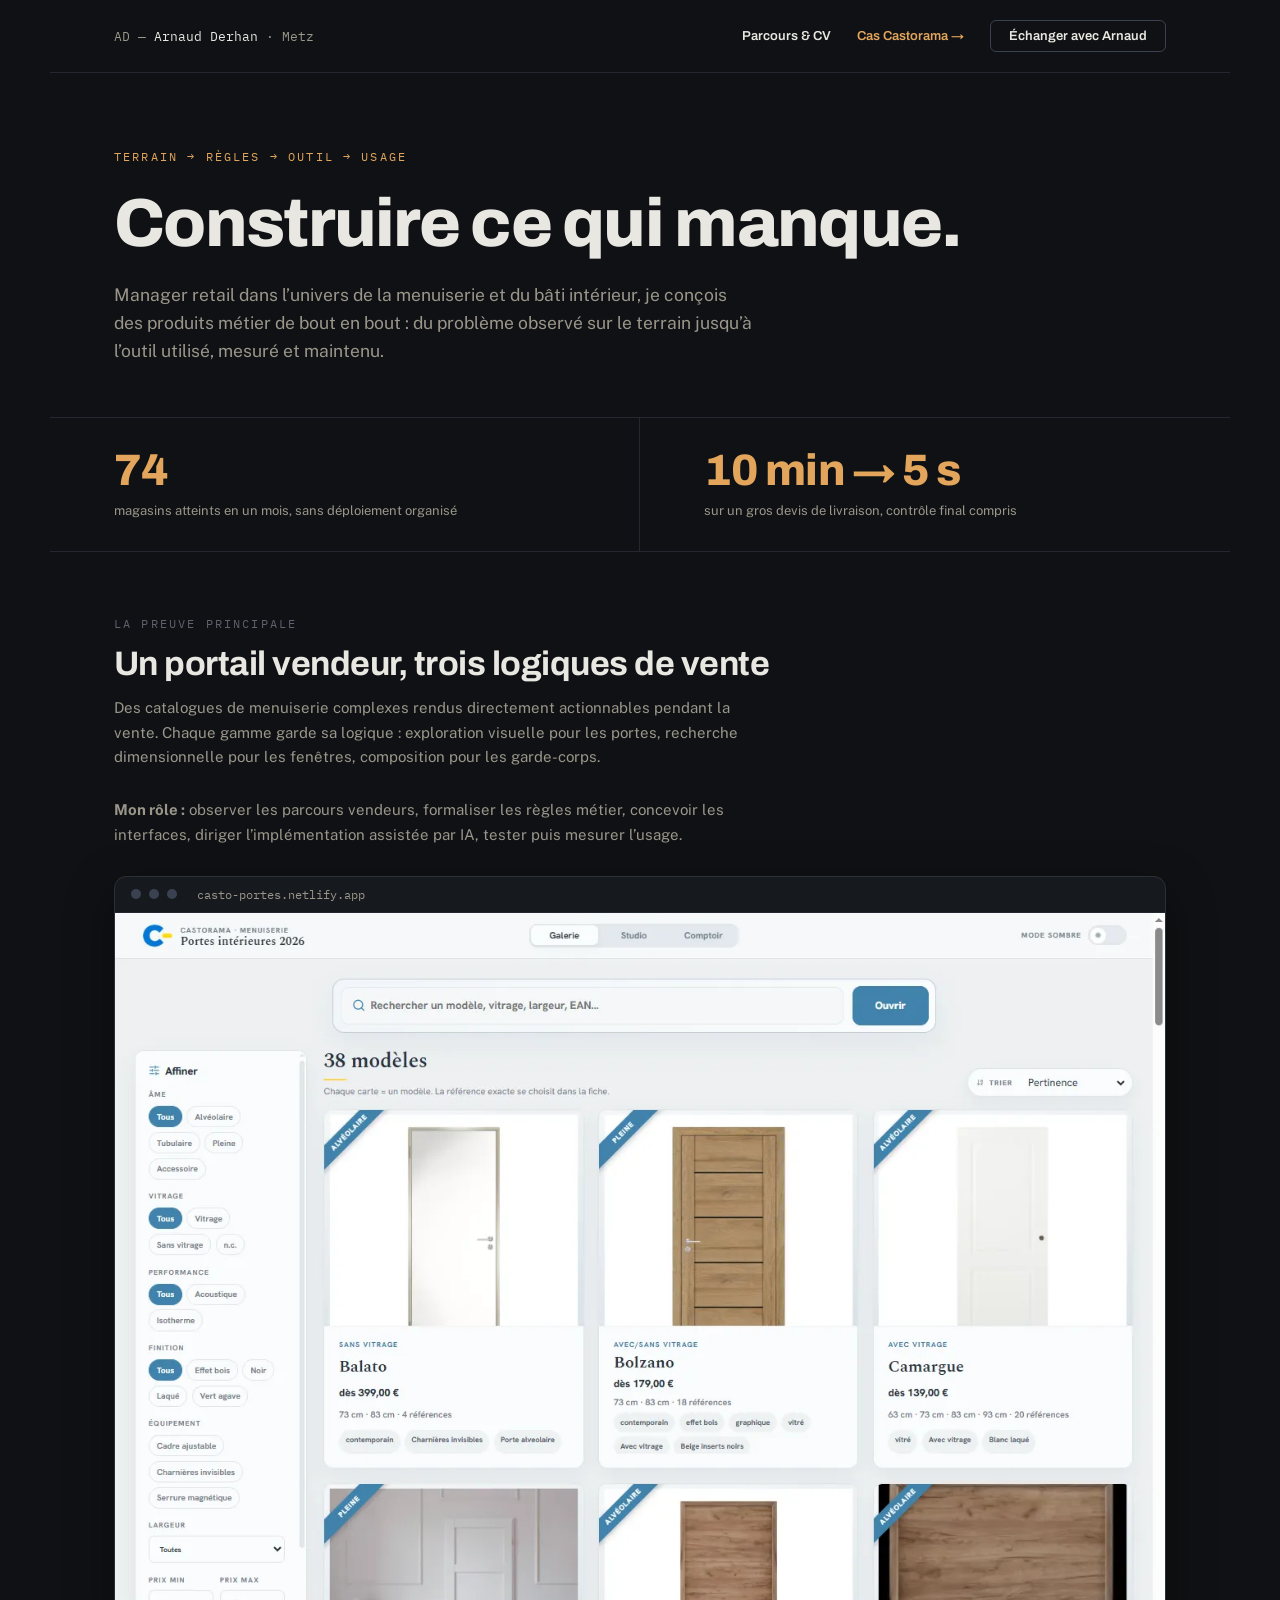
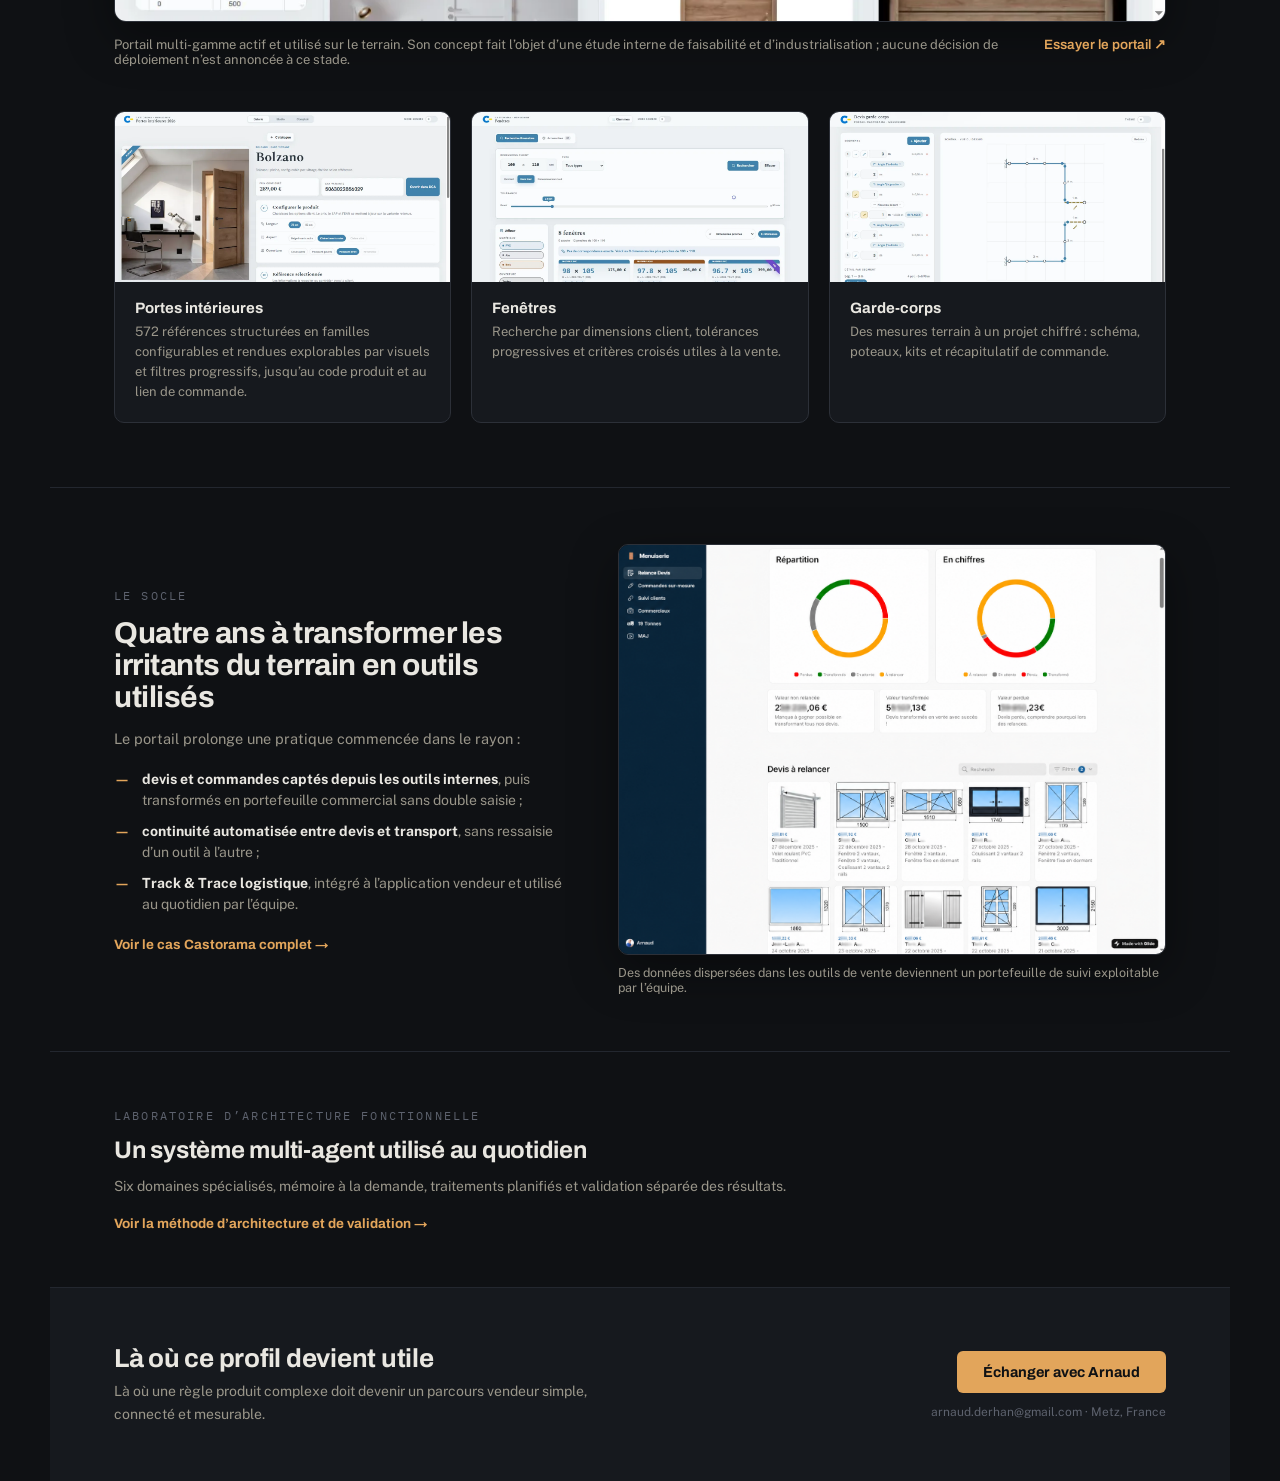
==== commit 65f1d51d: "Align AlloTools application portfolio and CV" ====
--- a/index.html
+++ b/index.html
@@ -19,7 +19,7 @@
     <div class="topbar-id">AD &mdash; <span>Arnaud Derhan</span> &middot; Metz</div>
     <nav class="topbar-nav">
       <a href="cv.html">Parcours &amp; CV</a>
-      <a class="link-accent" href="https://casto-portes.netlify.app/?demo=portfolio" target="_blank" rel="noopener noreferrer">Voir le portail &nearr;</a>
+      <a class="link-accent" href="castorama.html">Cas Castorama &rarr;</a>
       <a class="btn-contact" href="mailto:arnaud.derhan@gmail.com" data-contact-href>&Eacute;changer avec Arnaud</a>
     </nav>
   </header>
@@ -28,18 +28,18 @@
   <section class="hero">
     <div class="kicker">TERRAIN &rarr; R&Egrave;GLES &rarr; OUTIL &rarr; USAGE</div>
     <h1>Construire ce qui manque.</h1>
-    <p>Manager retail, je con&ccedil;ois des produits m&eacute;tier de bout en bout&nbsp;: du probl&egrave;me observ&eacute; sur le terrain jusqu&rsquo;&agrave; l&rsquo;outil utilis&eacute;, mesur&eacute; et maintenu.</p>
+    <p>Manager retail dans l&rsquo;univers de la menuiserie et du b&acirc;ti int&eacute;rieur, je con&ccedil;ois des produits m&eacute;tier de bout en bout&nbsp;: du probl&egrave;me observ&eacute; sur le terrain jusqu&rsquo;&agrave; l&rsquo;outil utilis&eacute;, mesur&eacute; et maintenu.</p>
   </section>
 
   <!-- metrics band -->
   <section class="metrics">
     <div class="metric">
-      <div class="metric-value"><span data-coverage>78</span>&nbsp;%</div>
-      <div class="metric-label">du r&eacute;seau France utilise d&eacute;j&agrave; mon portail vendeur multi-gamme</div>
+      <div class="metric-value"><span data-stat="totals.unique_stores">74</span></div>
+      <div class="metric-label">magasins atteints en un mois, sans d&eacute;ploiement organis&eacute;</div>
     </div>
     <div class="metric">
-      <div class="metric-value">~ 90&nbsp;%</div>
-      <div class="metric-label">de temps gagn&eacute; sur chaque devis de livraison</div>
+      <div class="metric-value">10&nbsp;min &rarr; 5&nbsp;s</div>
+      <div class="metric-label">sur un gros devis de livraison, contr&ocirc;le final compris</div>
     </div>
   </section>
 
@@ -115,7 +115,7 @@
       <div class="eyebrow">LABORATOIRE D&rsquo;ARCHITECTURE FONCTIONNELLE</div>
       <h2 class="duo-title">Un syst&egrave;me multi-agent utilis&eacute; au quotidien</h2>
       <p class="duo-intro">Six domaines sp&eacute;cialis&eacute;s, m&eacute;moire &agrave; la demande, traitements planifi&eacute;s et validation s&eacute;par&eacute;e des r&eacute;sultats.</p>
-      <a class="link-annexe" href="system.html">Voir le second cas &rarr;</a>
+      <a class="link-annexe" href="system.html">Voir la m&eacute;thode d&rsquo;architecture et de validation &rarr;</a>
     </div>
   </section>
 
@@ -123,7 +123,7 @@
   <footer class="footer">
     <div>
       <div class="footer-title">L&agrave; o&ugrave; ce profil devient utile</div>
-      <div class="footer-sub">Produit vertical, configurateur, outil interne&nbsp;: partout o&ugrave; une expertise m&eacute;tier doit devenir un syst&egrave;me utilisable.</div>
+      <div class="footer-sub">L&agrave; o&ugrave; une r&egrave;gle produit complexe doit devenir un parcours vendeur simple, connect&eacute; et mesurable.</div>
     </div>
     <div class="footer-contact">
       <a class="btn-primary" href="mailto:arnaud.derhan@gmail.com" data-contact-href>&Eacute;changer avec Arnaud</a>
@@ -163,13 +163,6 @@
         var value = valueAtPath(data, node.getAttribute('data-stat'));
         if (typeof value === 'number') node.textContent = formatter.format(value);
       });
-      var stores = valueAtPath(data, 'totals.unique_stores');
-      var coverage = document.querySelectorAll('[data-coverage]');
-      if (typeof stores === 'number') {
-        coverage.forEach(function (node) {
-          node.textContent = Math.round((stores / 94) * 100);
-        });
-      }
       if (data.first_seen && data.last_seen) {
         var formatDate = function (value) { return new Intl.DateTimeFormat('fr-FR', { day: 'numeric', month: 'long', year: 'numeric' }).format(new Date(value)); };
         document.querySelector('[data-analytics-period]').textContent = 'Du ' + formatDate(data.first_seen) + ' au ' + formatDate(data.last_seen) + ' · mise à jour quotidienne.';
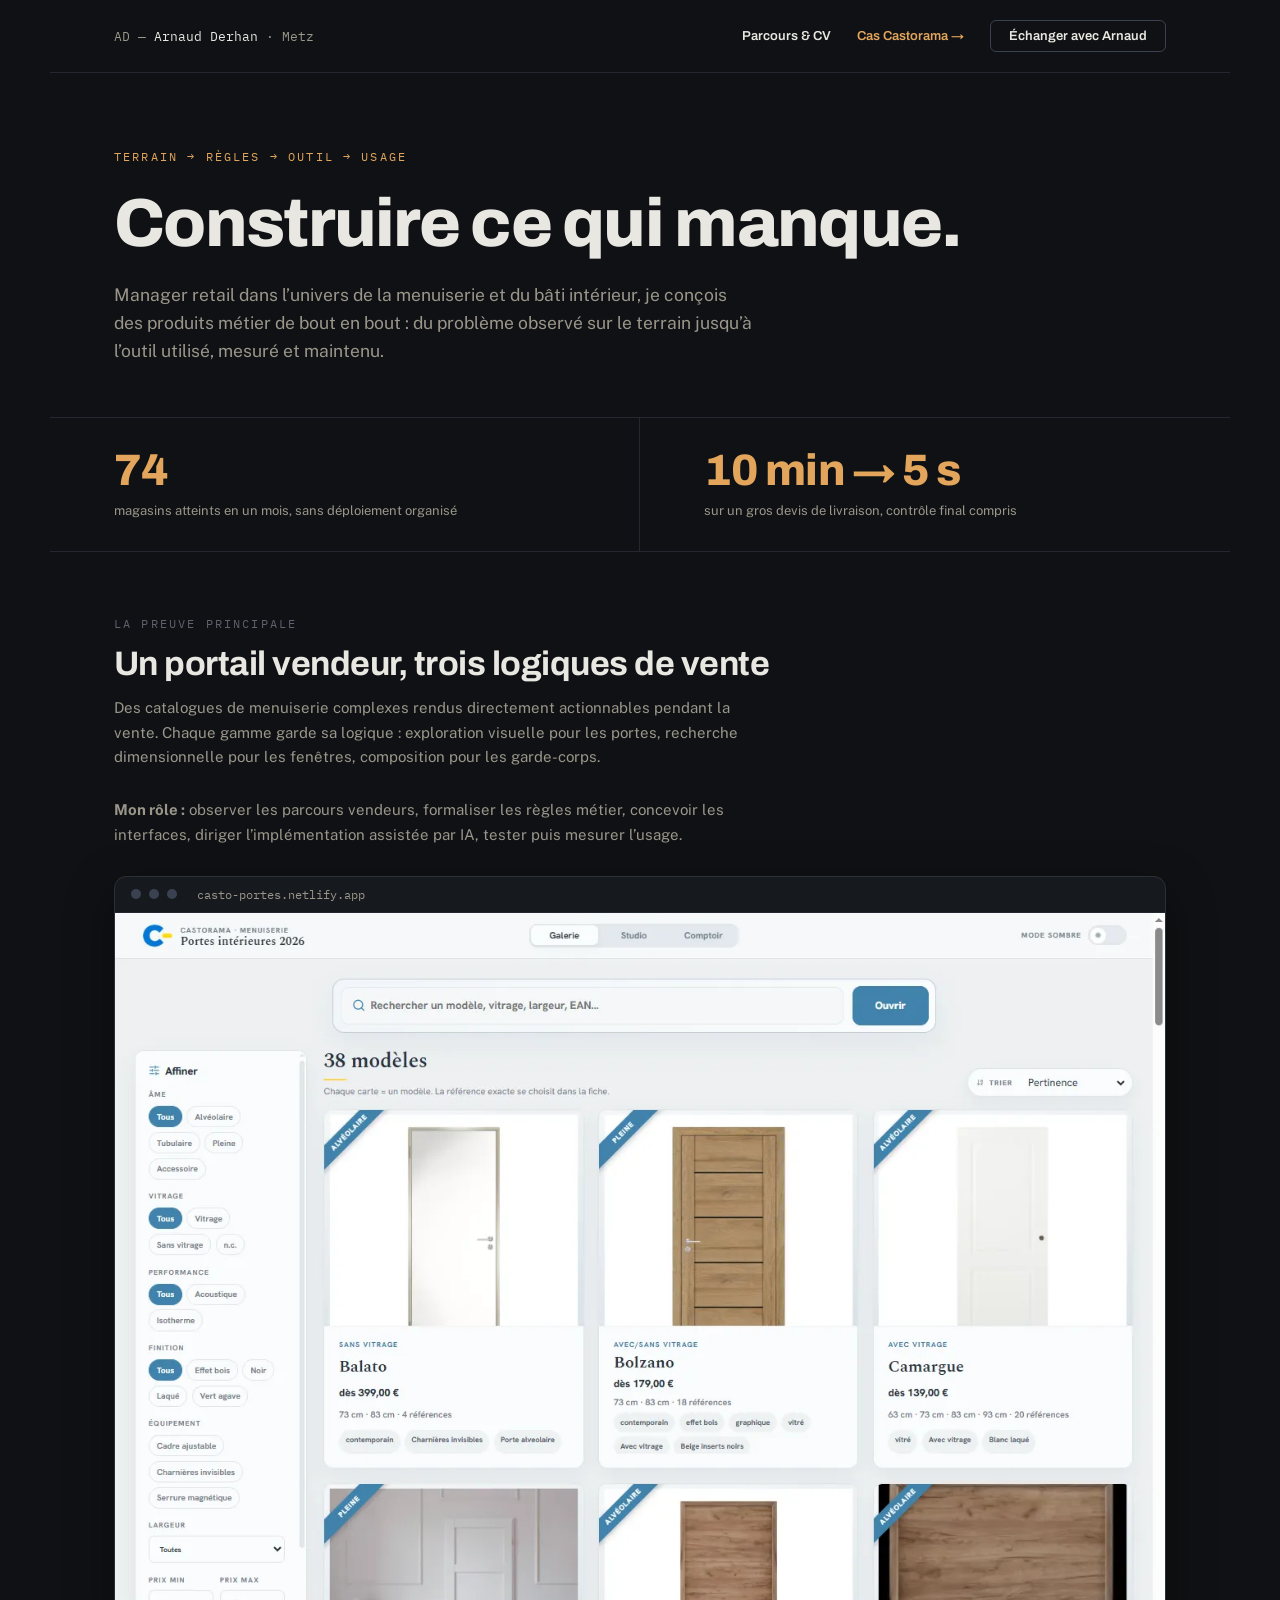
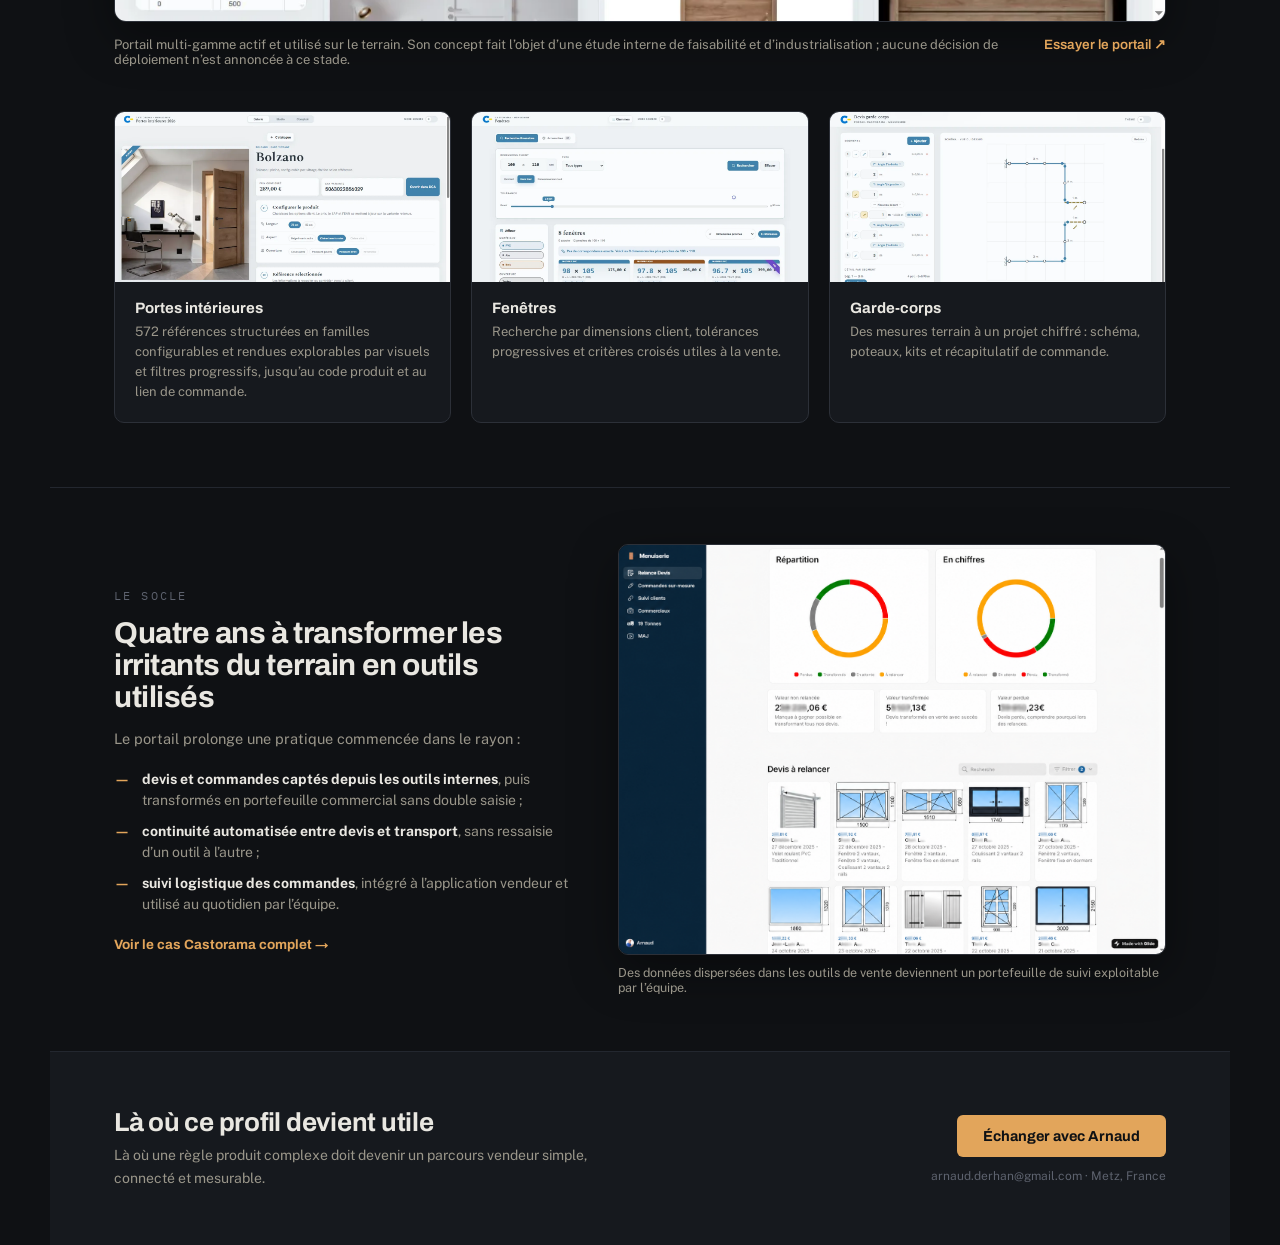
==== commit 1a3123ae: "Polish recruiter-facing application artifacts" ====
--- a/index.html
+++ b/index.html
@@ -100,22 +100,13 @@
       <div class="socle-list">
         <div class="socle-item"><span class="dash">&mdash;</span><span><strong>devis et commandes capt&eacute;s depuis les outils internes</strong>, puis transform&eacute;s en portefeuille commercial sans double saisie&nbsp;;</span></div>
         <div class="socle-item"><span class="dash">&mdash;</span><span><strong>continuit&eacute; automatis&eacute;e entre devis et transport</strong>, sans ressaisie d&rsquo;un outil &agrave; l&rsquo;autre&nbsp;;</span></div>
-        <div class="socle-item"><span class="dash">&mdash;</span><span><strong>Track &amp; Trace logistique</strong>, int&eacute;gr&eacute; &agrave; l&rsquo;application vendeur et utilis&eacute; au quotidien par l&rsquo;&eacute;quipe.</span></div>
+        <div class="socle-item"><span class="dash">&mdash;</span><span><strong>suivi logistique des commandes</strong>, int&eacute;gr&eacute; &agrave; l&rsquo;application vendeur et utilis&eacute; au quotidien par l&rsquo;&eacute;quipe.</span></div>
       </div>
       <a class="link-annexe socle-link" href="castorama.html">Voir le cas Castorama complet &rarr;</a>
     </div>
     <div>
       <img class="socle-img evidence-image" src="img/suivi-devis-commandes.png" alt="Suivi interne des devis et commandes, avec relances et portefeuille de projets" tabindex="0" role="button" data-enlarge>
       <div class="socle-caption">Des donn&eacute;es dispers&eacute;es dans les outils de vente deviennent un portefeuille de suivi exploitable par l&rsquo;&eacute;quipe.</div>
-    </div>
-  </section>
-
-  <section class="duo duo--single">
-    <div>
-      <div class="eyebrow">LABORATOIRE D&rsquo;ARCHITECTURE FONCTIONNELLE</div>
-      <h2 class="duo-title">Un syst&egrave;me multi-agent utilis&eacute; au quotidien</h2>
-      <p class="duo-intro">Six domaines sp&eacute;cialis&eacute;s, m&eacute;moire &agrave; la demande, traitements planifi&eacute;s et validation s&eacute;par&eacute;e des r&eacute;sultats.</p>
-      <a class="link-annexe" href="system.html">Voir la m&eacute;thode d&rsquo;architecture et de validation &rarr;</a>
     </div>
   </section>
 
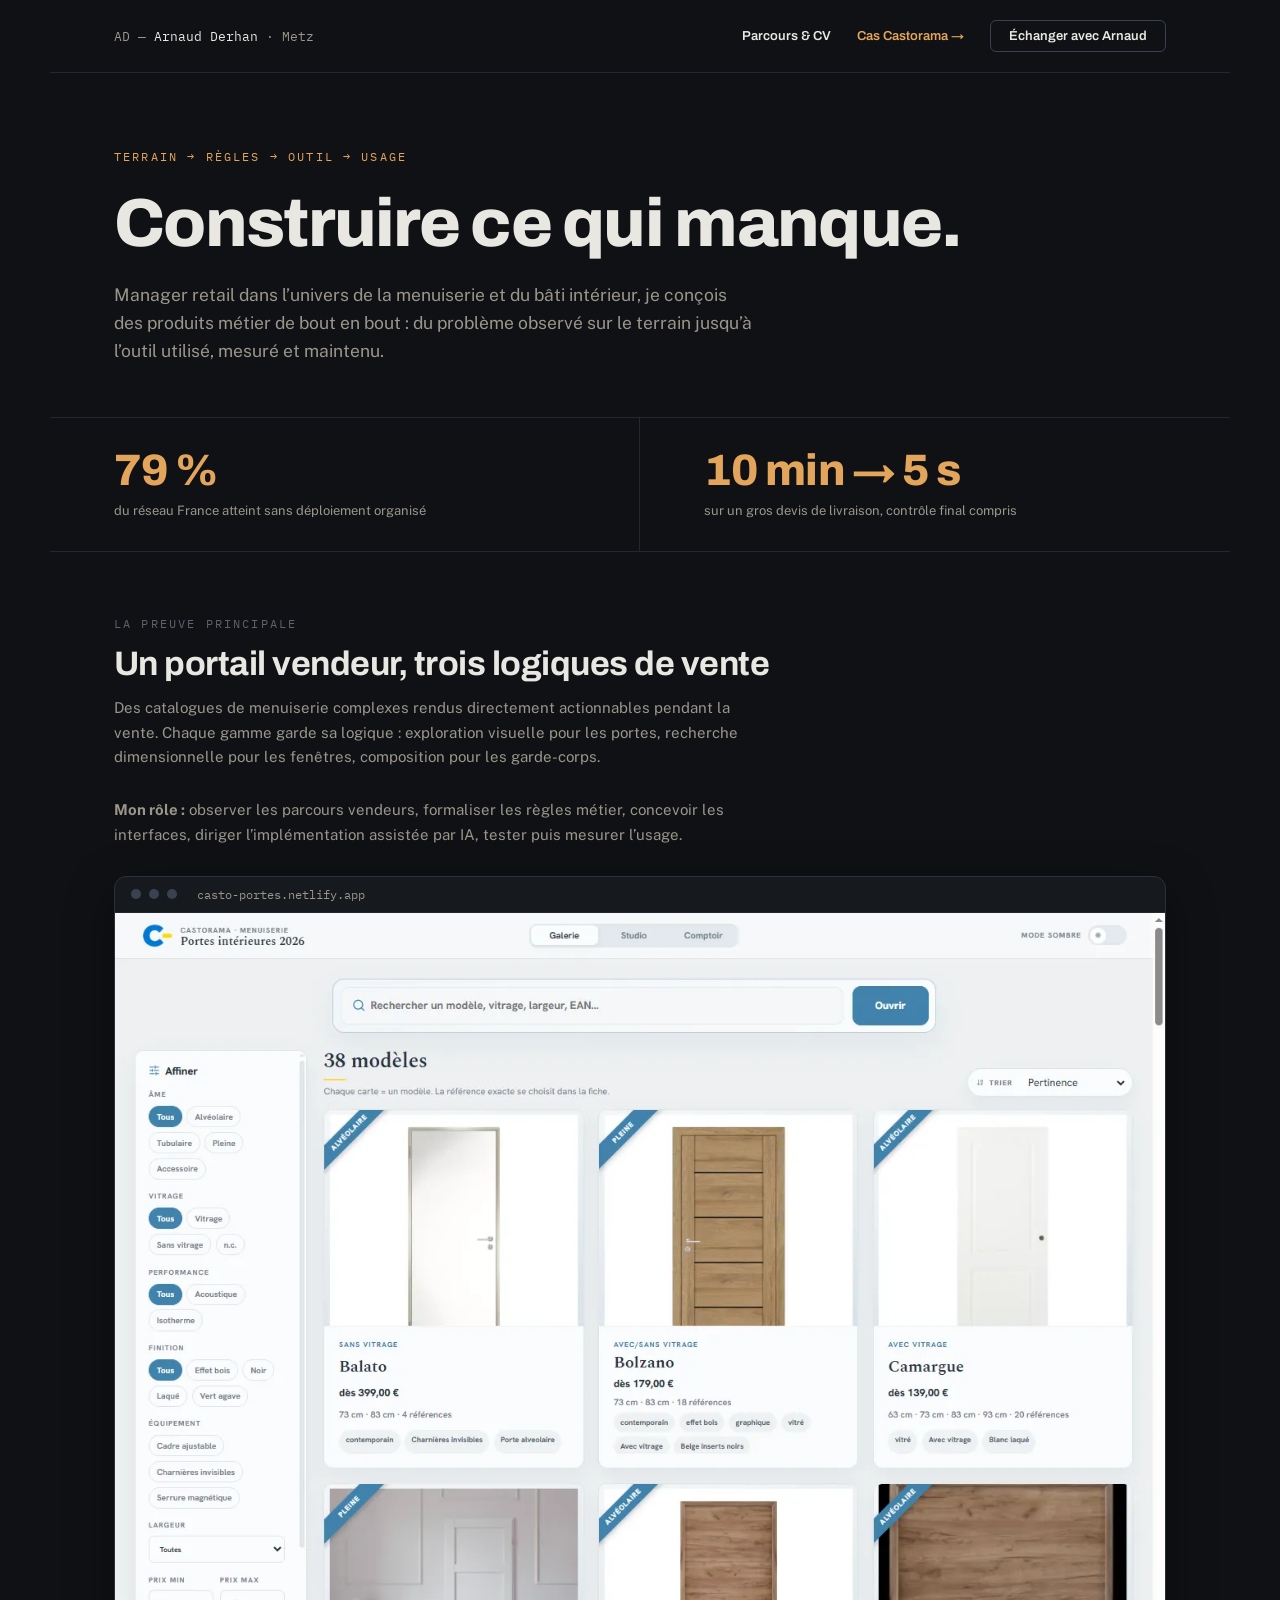
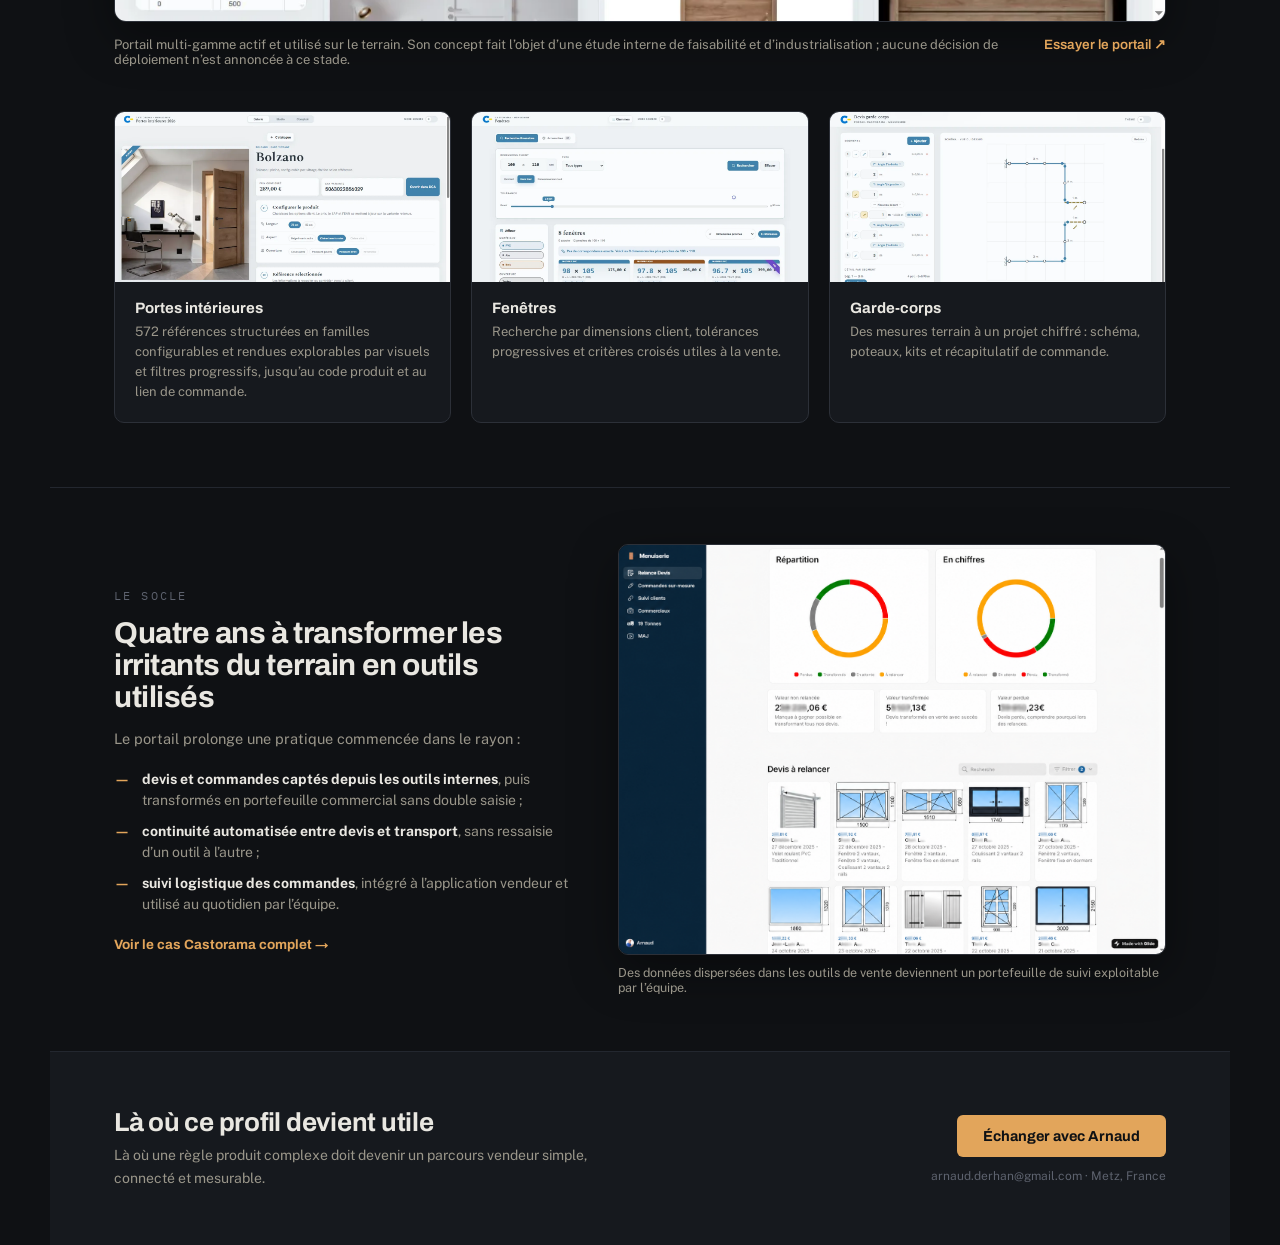
==== commit f02e8597: "Vary portal adoption proof across application" ====
--- a/index.html
+++ b/index.html
@@ -34,8 +34,8 @@
   <!-- metrics band -->
   <section class="metrics">
     <div class="metric">
-      <div class="metric-value"><span data-stat="totals.unique_stores">74</span></div>
-      <div class="metric-label">magasins atteints en un mois, sans d&eacute;ploiement organis&eacute;</div>
+      <div class="metric-value"><span data-stat-percent="totals.unique_stores" data-stat-denominator="94">79&nbsp;%</span></div>
+      <div class="metric-label">du r&eacute;seau France atteint sans d&eacute;ploiement organis&eacute;</div>
     </div>
     <div class="metric">
       <div class="metric-value">10&nbsp;min &rarr; 5&nbsp;s</div>
@@ -154,6 +154,13 @@
         var value = valueAtPath(data, node.getAttribute('data-stat'));
         if (typeof value === 'number') node.textContent = formatter.format(value);
       });
+      document.querySelectorAll('[data-stat-percent]').forEach(function (node) {
+        var value = valueAtPath(data, node.getAttribute('data-stat-percent'));
+        var denominator = Number(node.getAttribute('data-stat-denominator'));
+        if (typeof value === 'number' && denominator > 0) {
+          node.textContent = formatter.format(Math.round((value / denominator) * 100)) + '\u00a0%';
+        }
+      });
       if (data.first_seen && data.last_seen) {
         var formatDate = function (value) { return new Intl.DateTimeFormat('fr-FR', { day: 'numeric', month: 'long', year: 'numeric' }).format(new Date(value)); };
         document.querySelector('[data-analytics-period]').textContent = 'Du ' + formatDate(data.first_seen) + ' au ' + formatDate(data.last_seen) + ' · mise à jour quotidienne.';
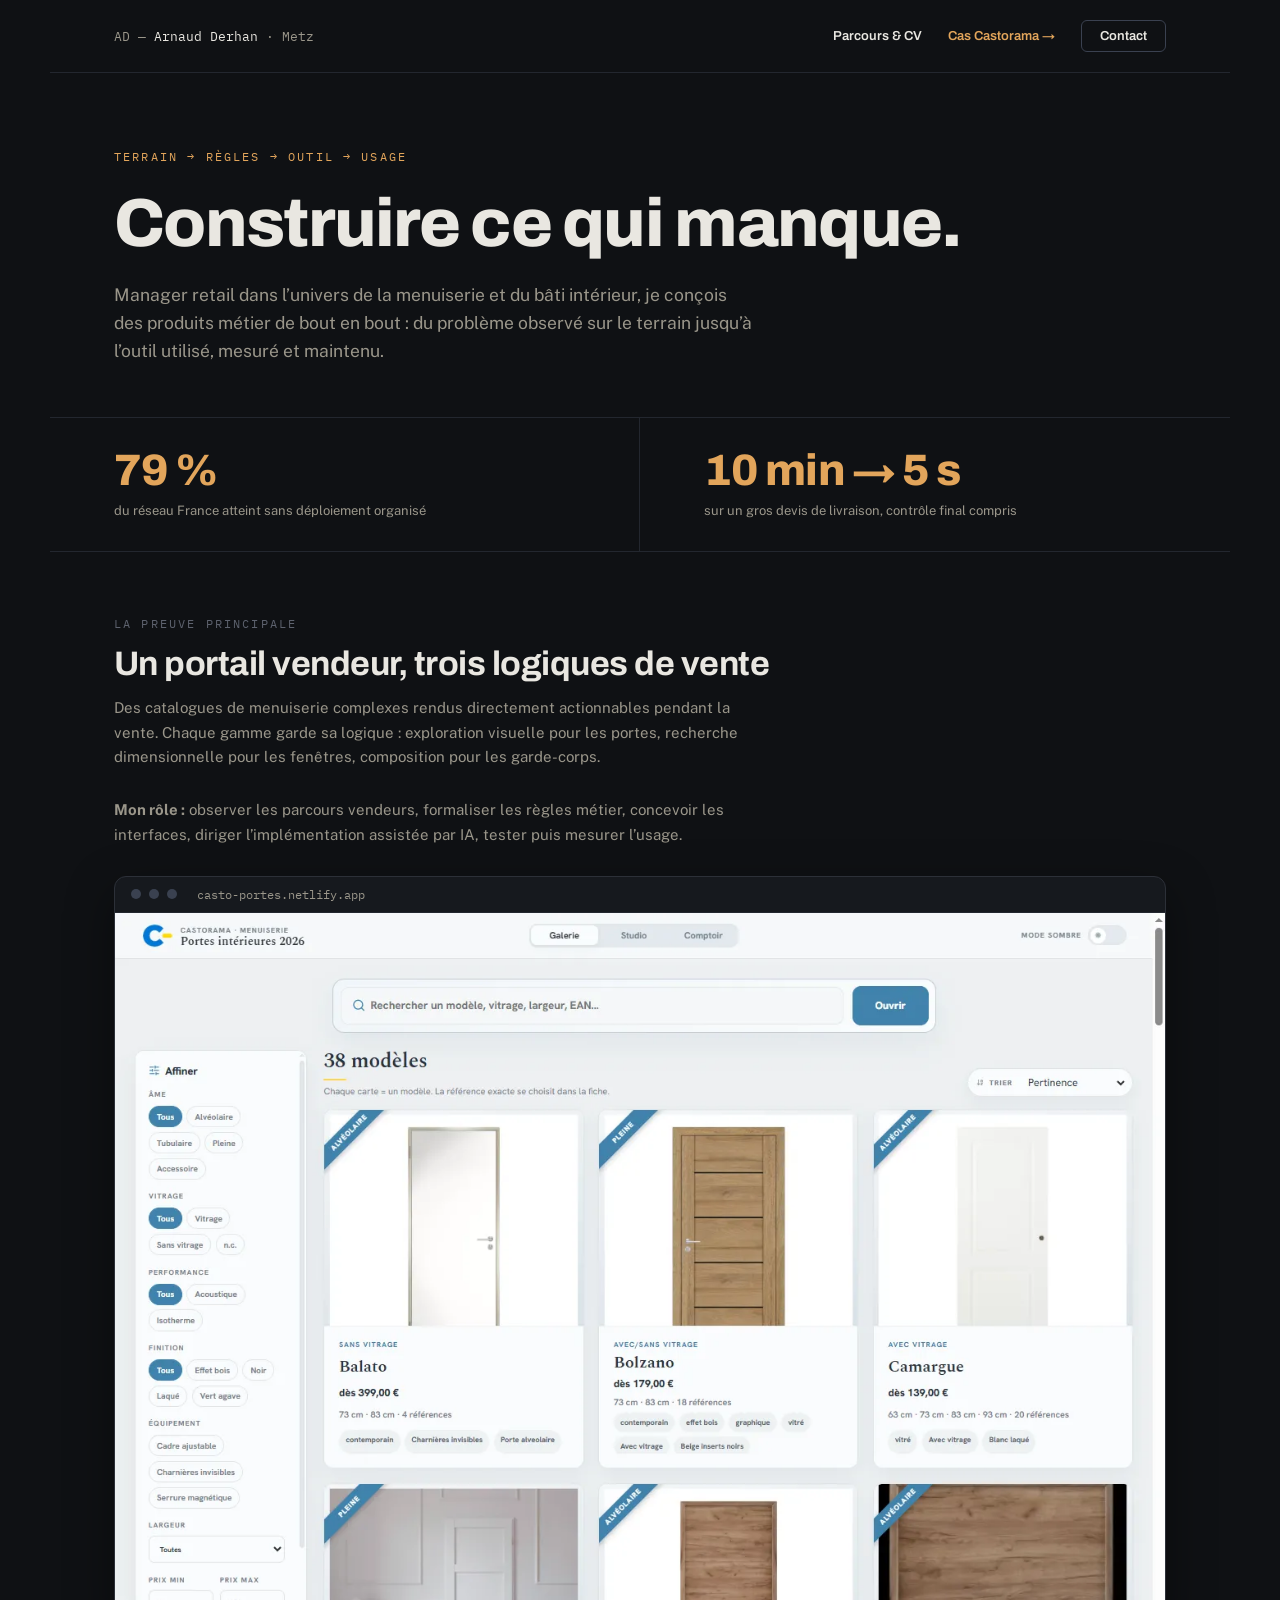
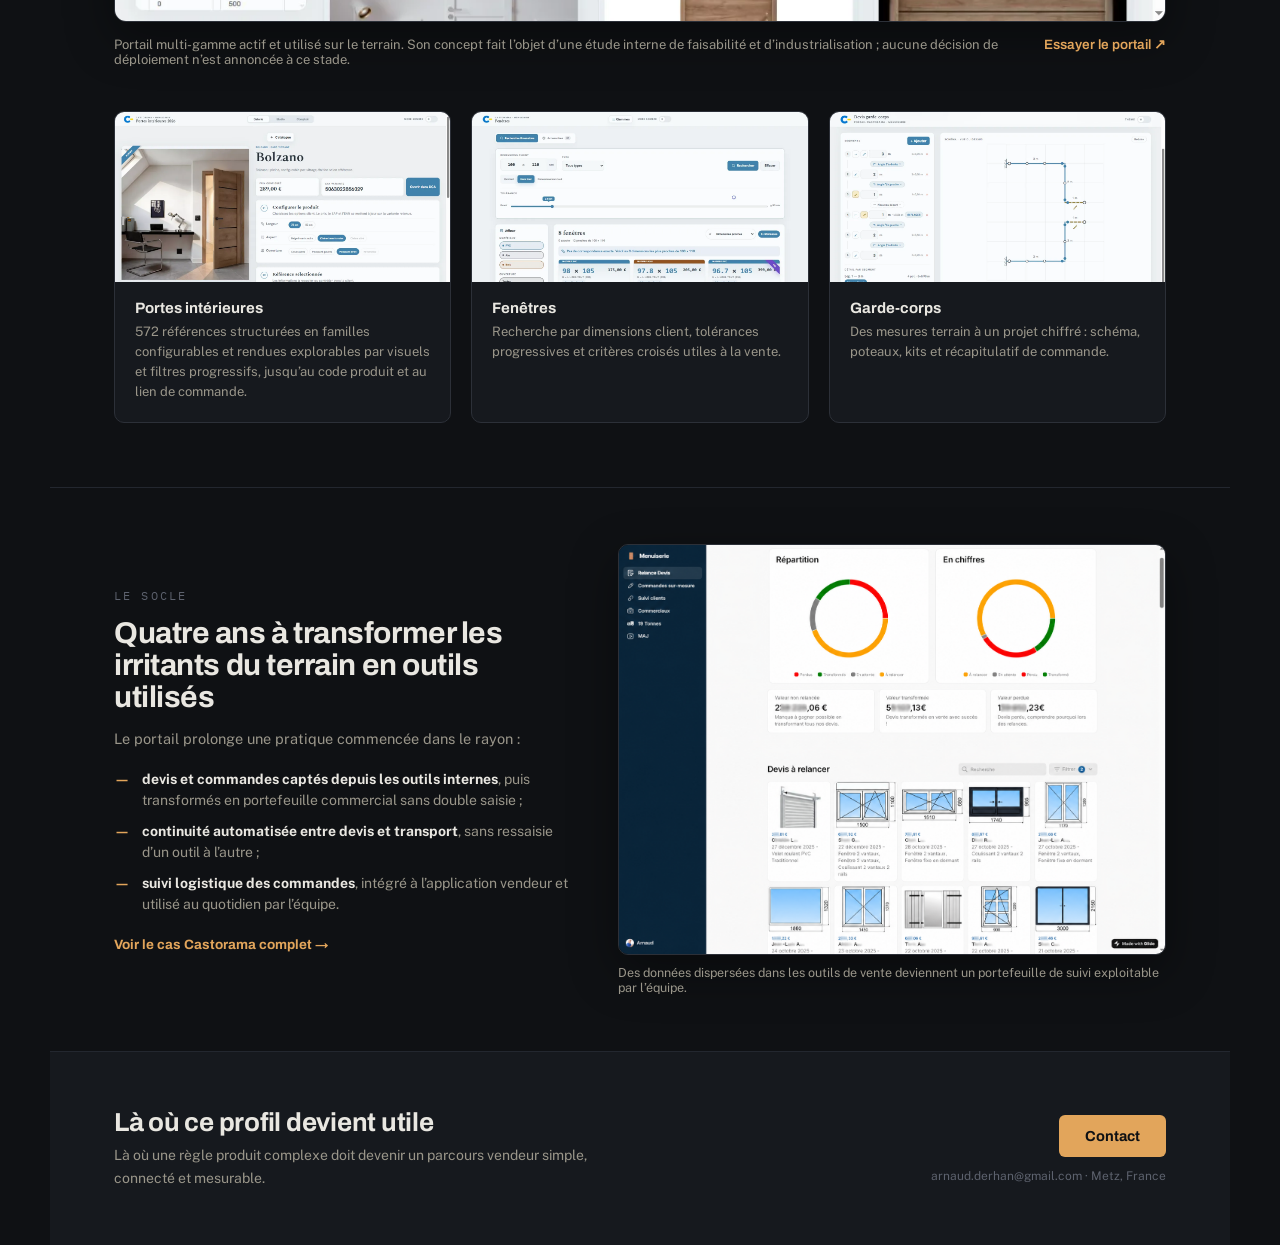
==== commit 99d300d1: "Update contact labels and adoption heatmap" ====
--- a/index.html
+++ b/index.html
@@ -20,7 +20,7 @@
     <nav class="topbar-nav">
       <a href="cv.html">Parcours &amp; CV</a>
       <a class="link-accent" href="castorama.html">Cas Castorama &rarr;</a>
-      <a class="btn-contact" href="mailto:arnaud.derhan@gmail.com" data-contact-href>&Eacute;changer avec Arnaud</a>
+      <a class="btn-contact" href="mailto:arnaud.derhan@gmail.com" data-contact-href>Contact</a>
     </nav>
   </header>
 
@@ -117,7 +117,7 @@
       <div class="footer-sub">L&agrave; o&ugrave; une r&egrave;gle produit complexe doit devenir un parcours vendeur simple, connect&eacute; et mesurable.</div>
     </div>
     <div class="footer-contact">
-      <a class="btn-primary" href="mailto:arnaud.derhan@gmail.com" data-contact-href>&Eacute;changer avec Arnaud</a>
+      <a class="btn-primary" href="mailto:arnaud.derhan@gmail.com" data-contact-href>Contact</a>
     <div class="footer-place">arnaud.derhan@gmail.com &middot; Metz, France</div>
     </div>
   </footer>
